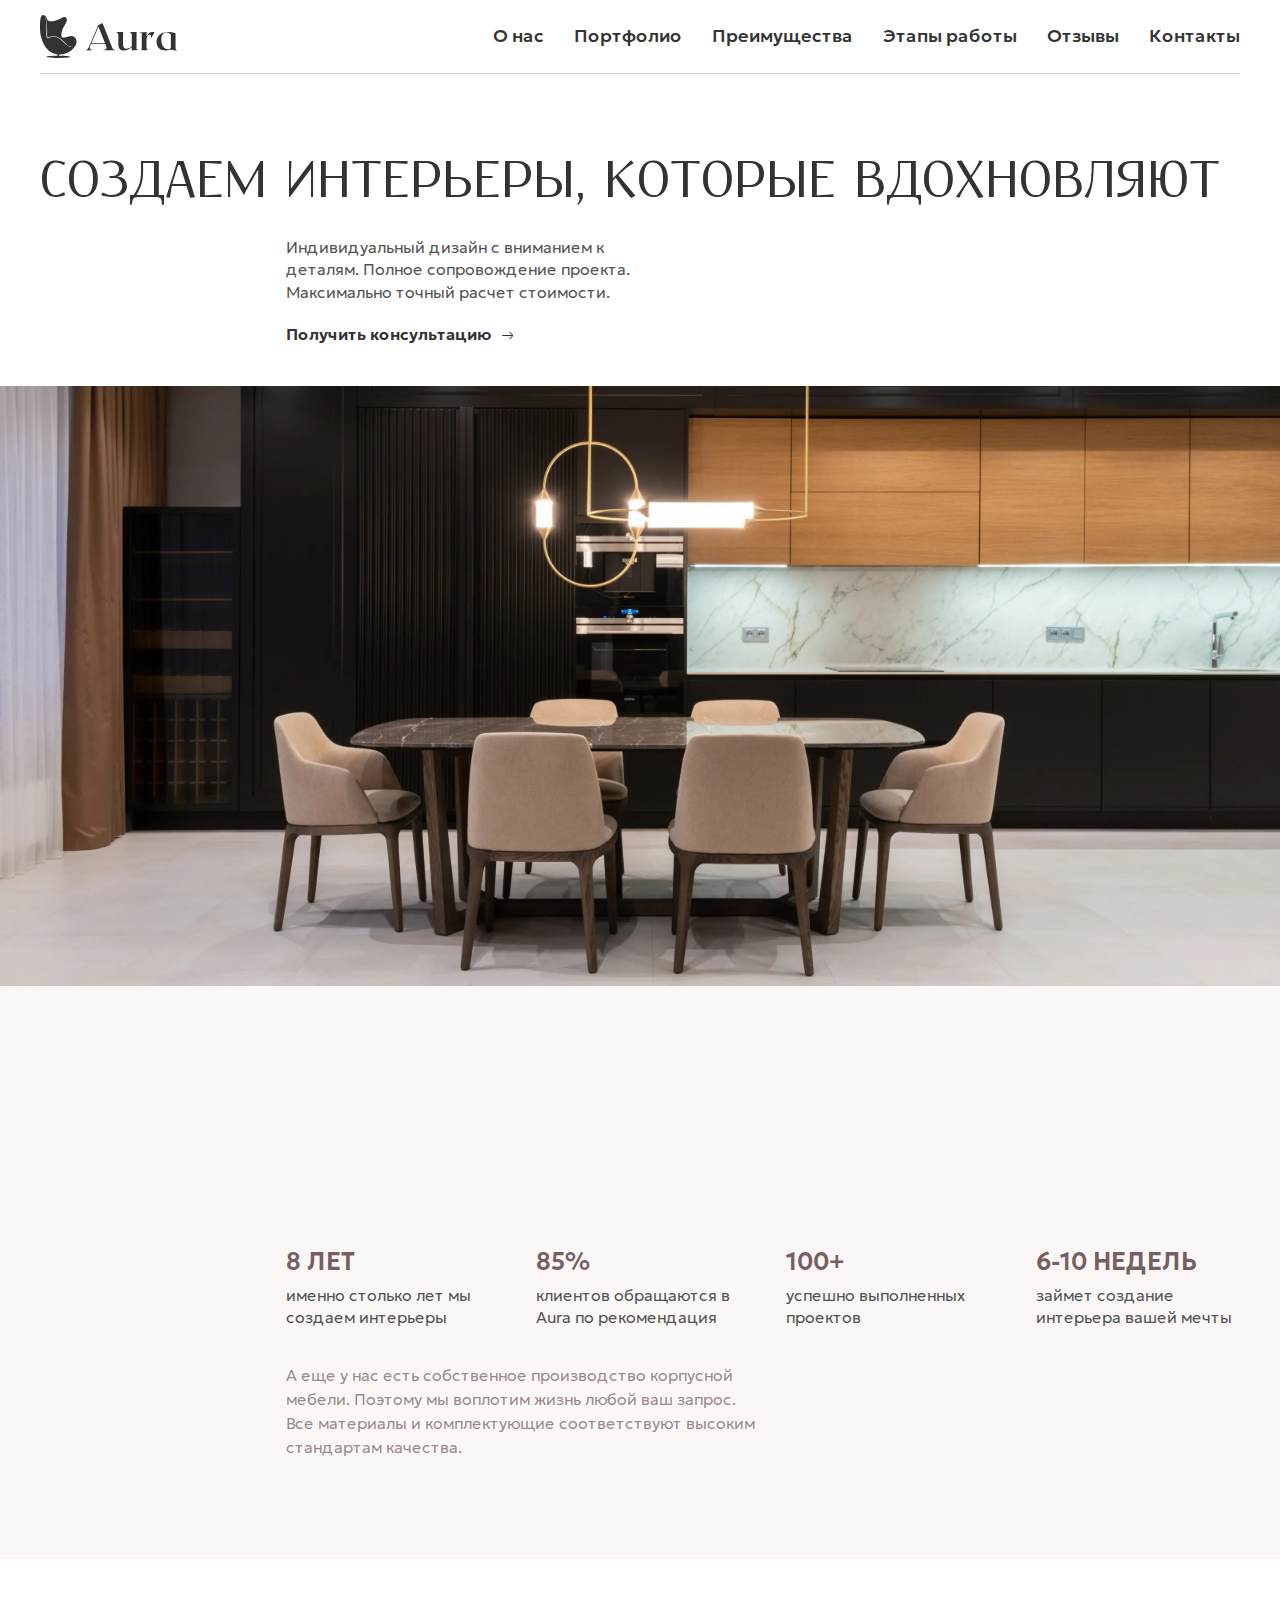
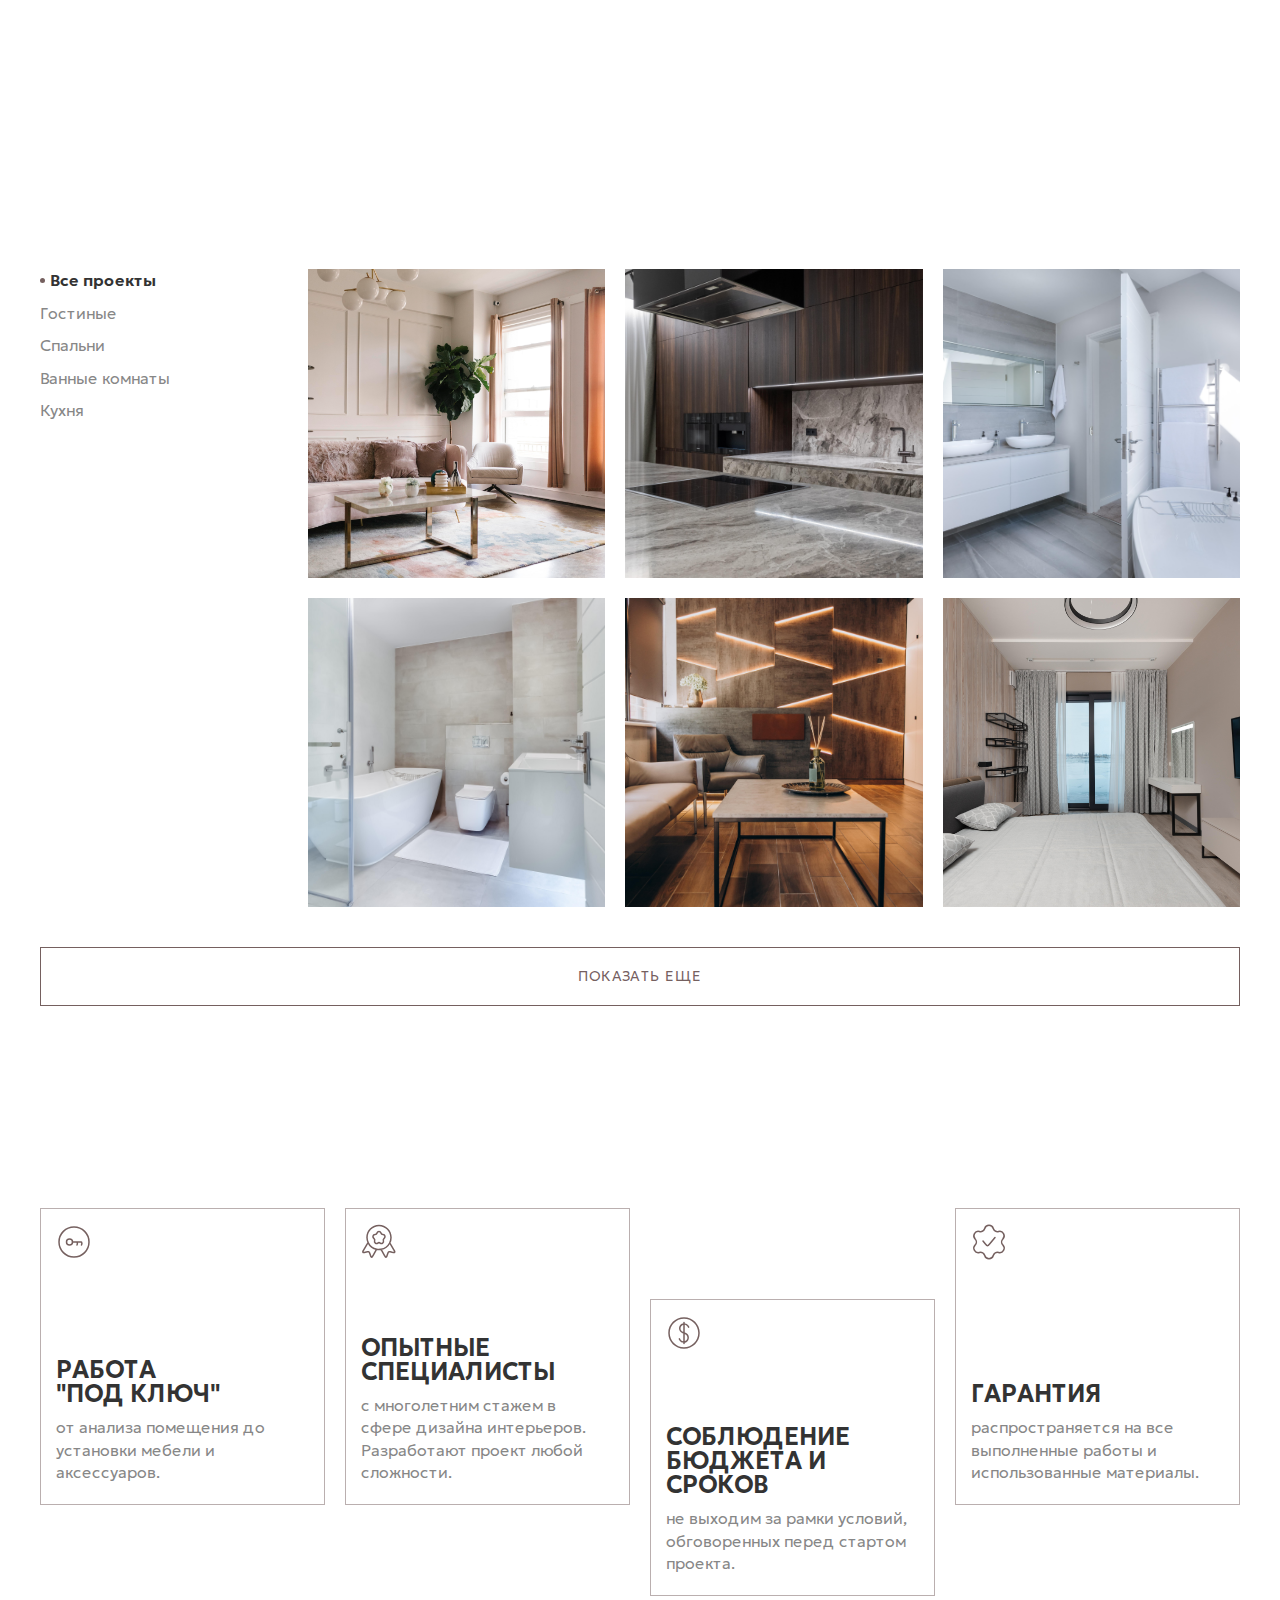
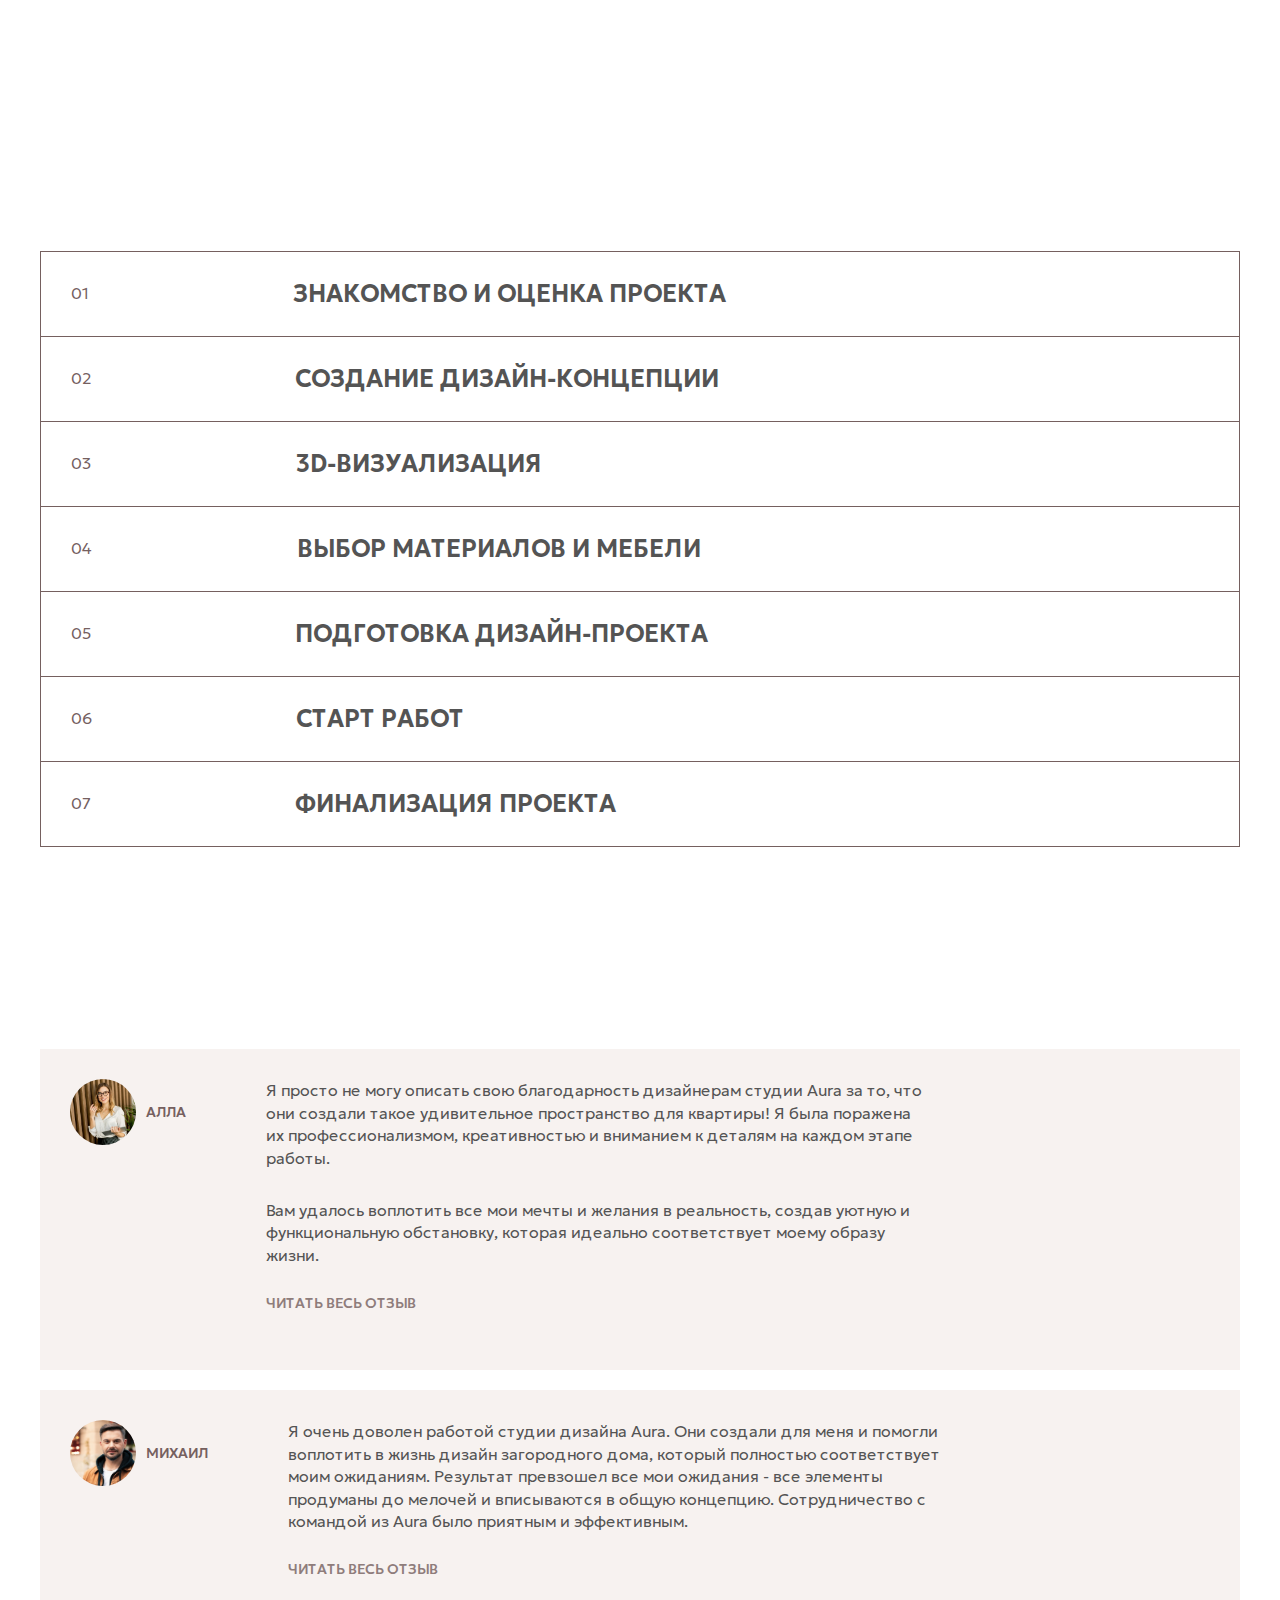
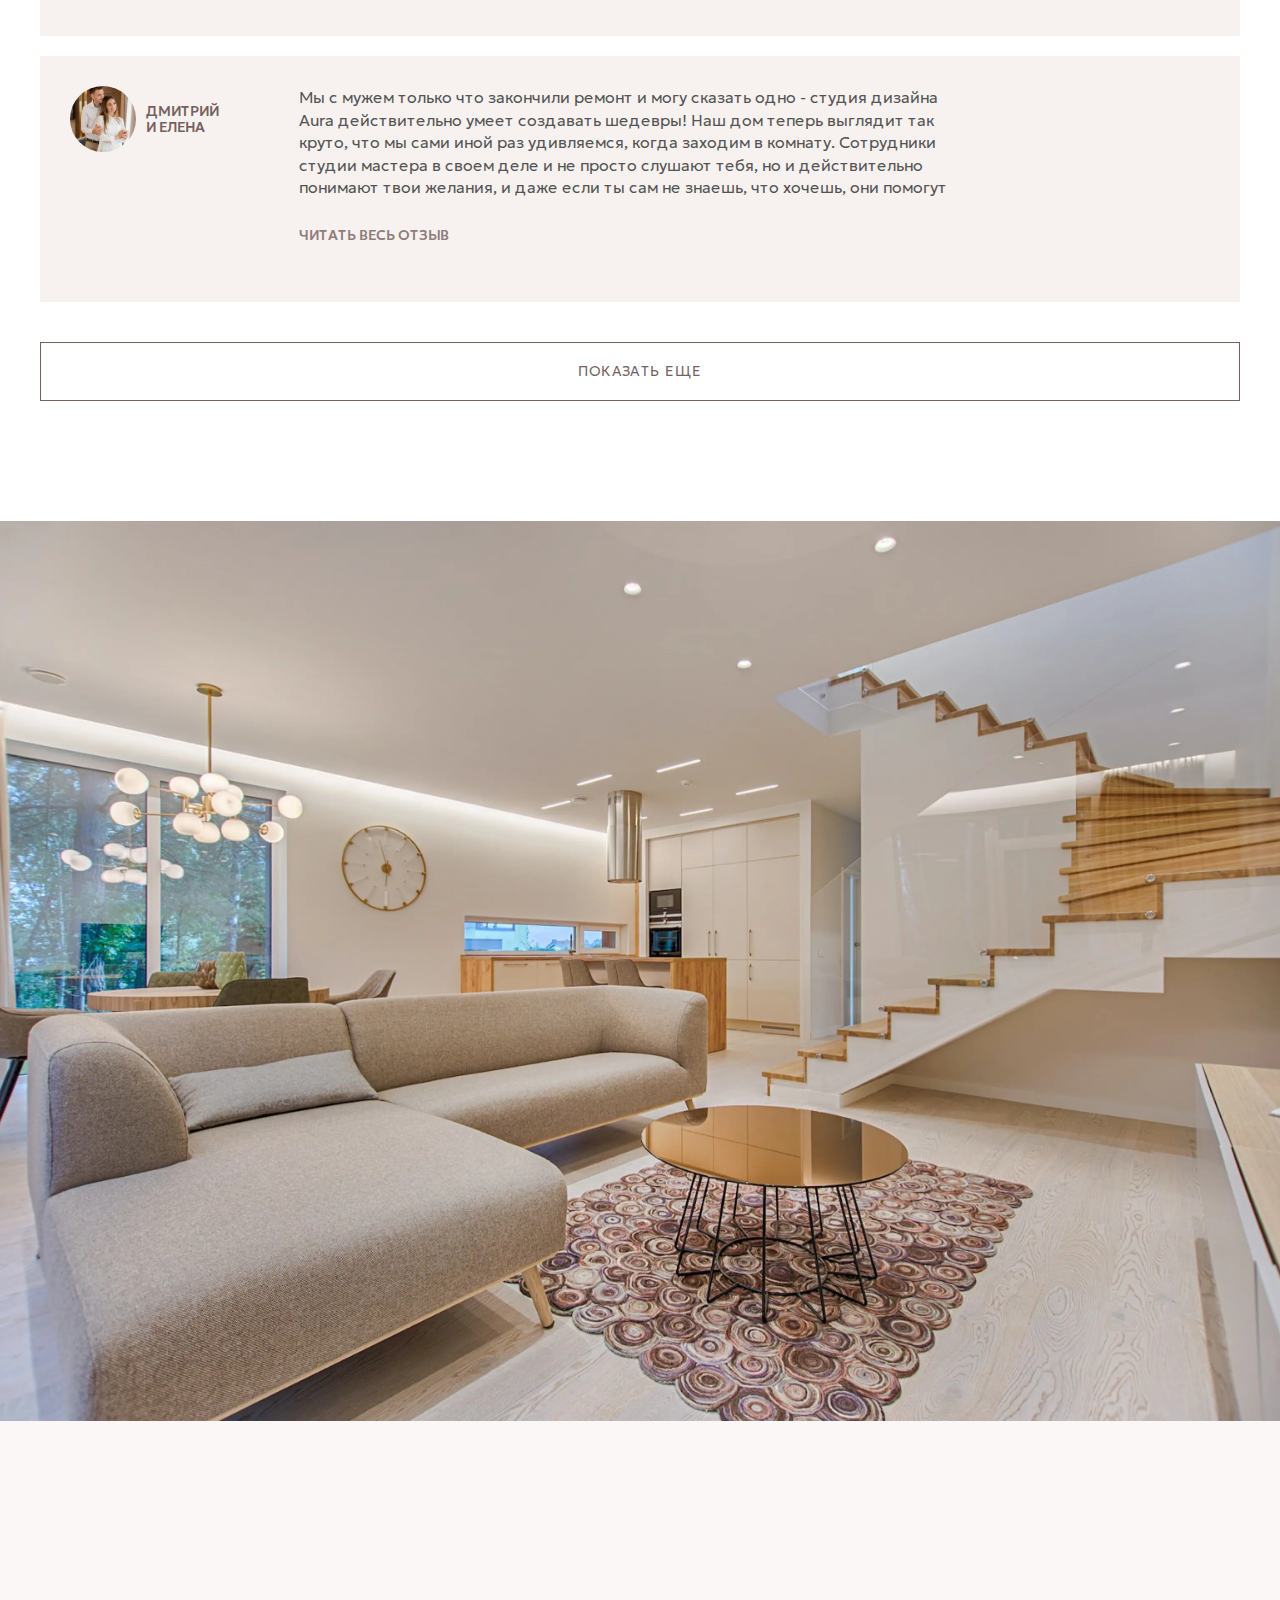
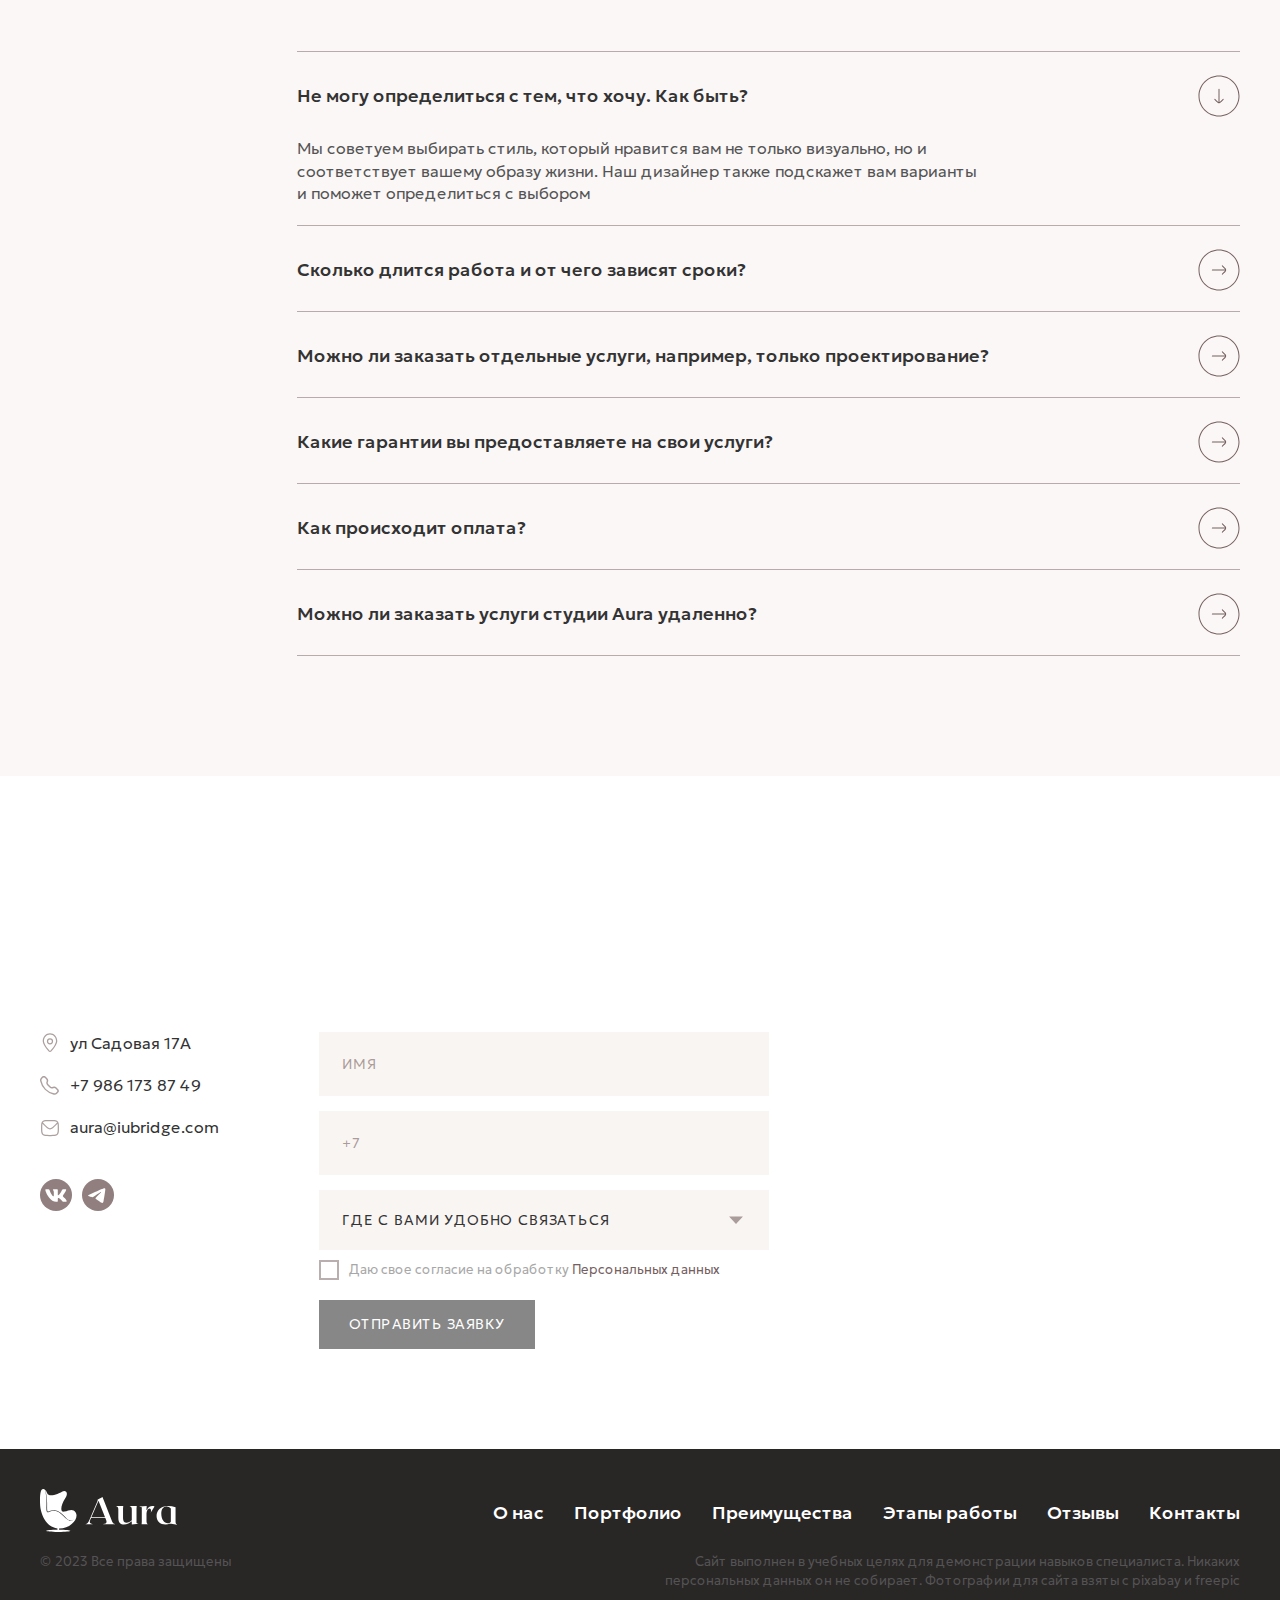
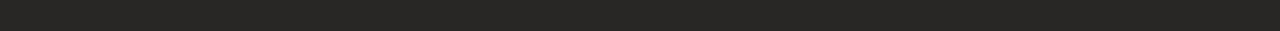
==== index.html @ 74169fe0 "лендинг для студии дизайна интерьера" ====
<!DOCTYPE html>
<html lang="en">

<head>
  <meta charset="UTF-8" />
  <meta http-equiv="X-UA-Compatible" content="IE=edge" />
  <meta name="viewport" content="width=device-width, initial-scale=1.0" />
  <link rel="apple-touch-icon" sizes="180x180" href="images/apple-touch-icon.png">
  <link rel="icon" type="image/png" sizes="32x32" href="images/favicon-32x32.png">
  <link rel="icon" type="image/png" sizes="16x16" href="images/favicon-16x16.png">
  <link rel="manifest" href="images/site.webmanifest">
  <link rel="mask-icon" href="images/safari-pinned-tab.svg" color="#5bbad5">
  <meta name="msapplication-TileColor" content="#ffffff">
  <meta name="theme-color" content="#ffffff">
  <title>Aura - студия дизайна интерьеров</title>
  <link rel="stylesheet" href="css/style.min.css" />
</head>

<body>
  <header class="header">
    <div class="container">
      <div class="header__inner">
        <a class="header__logo logo" href="#">
          <img src="images/logo.svg" alt="Логотип" />
        </a>
        <nav class="menu">
          <ul class="menu__list">
            <li class="menu__list-item">
              <a class="menu__link" href="#about">О нас</a>
            </li>
            <li class="menu__list-item">
              <a class="menu__link" href="#portfolio">Портфолио</a>
            </li>
            <li class="menu__list-item">
              <a class="menu__link" href="#work">Преимущества</a>
            </li>
            <li class="menu__list-item">
              <a class="menu__link" href="#steps">Этапы работы </a>
            </li>
            <li class="menu__list-item">
              <a class="menu__link" href="#review">Отзывы</a>
            </li>
            <li class="menu__list-item">
              <a class="menu__link" href="#contacts">Контакты</a>
            </li>
          </ul>
        </nav>
        <div class="burger">
          <span></span>
          <span></span>
          <span></span>
        </div>

      </div>
    </div>
  </header>

  <main>
    <section class="main-screen">
      <div class="container">
        <div class="main-screen__inner">
          <h1 class="main-screen__title">Создаем интерьеры, которые вдохновляют</h1>
          <p class="main-screen__text">
            Индивидуальный дизайн с вниманием к деталям. Полное сопровождение проекта. Максимально
            точный расчет стоимости.
          </p>
          <a class="main-screen__link" href="#contacts">
            Получить консультацию
            <svg width="11" height="9" fill="none" xmlns="http://www.w3.org/2000/svg">
              <path
                d="M8.33 1.042a.469.469 0 10-.66.666L8.772 2.8c.447.443.754.748.961 1.007.068.084.12.158.161.224H.5a.469.469 0 000 .938h9.394c-.04.066-.093.14-.16.224-.208.259-.515.564-.962 1.007L7.67 7.292a.469.469 0 10.66.666l1.122-1.112c.422-.419.768-.76 1.012-1.066.255-.317.44-.639.489-1.025a2.017 2.017 0 000-.51c-.05-.386-.234-.708-.489-1.025-.245-.305-.59-.647-1.012-1.066L8.33 1.042z"
                fill="#333" />
            </svg>
          </a>
        </div>
      </div>
      <img class="main-screen__bg" src="images/mainbg.webp" alt="" />
    </section>
    <section id="about" class="about">
      <div class="container">
        <div class="about__inner">
          <h2 class="title about__title">Для тех, кто ценит качество и комфорт</h2>
          <div class="about__numbers">
            <div class="about__numbers-item">
              <div class="about__numbers-headline">8 лет</div>
              <div class="about__numbers-txt">именно столько лет мы создаем интерьеры</div>
            </div>
            <div class="about__numbers-item">
              <div class="about__numbers-headline">85%</div>
              <div class="about__numbers-txt">клиентов обращаются в Aura по рекомендация</div>
            </div>
            <div class="about__numbers-item">
              <div class="about__numbers-headline">100+</div>
              <div class="about__numbers-txt">успешно выполненных проектов</div>
            </div>
            <div class="about__numbers-item">
              <div class="about__numbers-headline">6-10 недель</div>
              <div class="about__numbers-txt">займет создание интерьера вашей мечты</div>
            </div>
          </div>
          <div class="about__text">
            А еще у нас есть собственное производство корпусной мебели. Поэтому мы воплотим жизнь
            любой ваш запрос. Все материалы и комплектующие соответствуют высоким стандартам
            качества.
          </div>
        </div>
      </div>
    </section>

    <section id="portfolio" class="portfolio">
      <div class="container">
        <h2 class="title portfolio__title">Где стиль сочетается с функциональностью</h2>
        <div class="portfolio__inner">

          <ul class="portfolio__tabs">
            <li class="portfolio__item portfolio__item--active" data-id="all">
              Все проекты
            </li>
            <li class="portfolio__item" data-id="living">
              Гостиные
            </li>
            <li class="portfolio__item" data-id="bedroom">
              Спальни
            </li>
            <li class="portfolio__item" data-id="bathroom">
              Ванные комнаты
            </li>
            <li class="portfolio__item" data-id="kitchen">
              Кухня
            </li>
          </ul>

          <div class="portfolio__gallery">
            <div class="portfolio__img living">
              <img src="images/l1.jpg" alt="Фото" />
            </div>
            <div class="portfolio__img kitchen">
              <img src="images/k03.jpg" alt="Фото" />
            </div>
            <div class="portfolio__img bathroom">
              <img src="images/bath01.jpg" alt="Фото" />
            </div>
            <div class="portfolio__img bathroom">
              <img src="images/bath02.jpg" alt="Фото" />
            </div>

            <div class="portfolio__img living">
              <img src="images/l2.jpg" alt="Фото" />
            </div>

            <div class="portfolio__img bedroom">
              <img src="images/bed07.jpg" alt="Фото" />
            </div>

            <div class="portfolio__img living">
              <img src="images/l3.jpg" alt="Фото" />
            </div>

            <div class="portfolio__img living">
              <img src="images/l4.jpg" alt="Фото" />
            </div>

            <div class="portfolio__img living">
              <img src="images/l5.jpg" alt="Фото" />
            </div>

            <div class="portfolio__img kitchen">
              <img src="images/k05.jpg" alt="Фото" />
            </div>

            <div class="portfolio__img kitchen">
              <img src="images/k06.jpg" alt="Фото" />
            </div>

            <div class="portfolio__img living">
              <img src="images/l6.jpg" alt="Фото" />
            </div>

            <div class="portfolio__img living">
              <img src="images/l7.jpg" alt="Фото" />
            </div>

            <div class="portfolio__img living">
              <img src="images/l8.jpg" alt="Фото" />
            </div>

            <div class="portfolio__img living">
              <img src="images/l9.jpg" alt="Фото" />
            </div>

            <div class="portfolio__img living">
              <img src="images/l10.jpg" alt="Фото" />
            </div>

            <div class="portfolio__img bathroom">
              <img src="images/bath03.jpg" alt="Фото" />
            </div>

            <div class="portfolio__img living">
              <img src="images/l12.jpg" alt="Фото" />
            </div>

            <div class="portfolio__img living">
              <img src="images/l13.jpg" alt="Фото" />
            </div>

            <div class="portfolio__img living">
              <img src="images/l14.jpg" alt="Фото" />
            </div>

            <div class="portfolio__img living">
              <img src="images/l15.jpg" alt="Фото" />
            </div>

            <div class="portfolio__img bathroom">
              <img src="images/bath04.jpg" alt="Фото" />
            </div>

            <div class="portfolio__img bathroom">
              <img src="images/bath05.jpg" alt="Фото" />
            </div>

            <div class="portfolio__img bathroom">
              <img src="images/bath06.jpg" alt="Фото" />
            </div>



            <div class="portfolio__img bathroom">
              <img src="images/bath07.jpg" alt="Фото" />
            </div>

            <div class="portfolio__img bathroom">
              <img src="images/bath08.jpg" alt="Фото" />
            </div>

            <div class="portfolio__img bathroom">
              <img src="images/bath09.jpg" alt="Фото" />
            </div>

            <div class="portfolio__img bedroom">
              <img src="images/bed01.jpg" alt="Фото" />
            </div>

            <div class="portfolio__img bedroom">
              <img src="images/bed02.jpg" alt="Фото" />
            </div>

            <div class="portfolio__img bedroom">
              <img src="images/bed03.jpg" alt="Фото" />
            </div>

            <div class="portfolio__img bedroom">
              <img src="images/bed04.jpg" alt="Фото" />
            </div>

            <div class="portfolio__img bedroom">
              <img src="images/bed05.jpg" alt="Фото" />
            </div>

            <div class="portfolio__img bedroom">
              <img src="images/bed06.jpg" alt="Фото" />
            </div>

            <div class="portfolio__img kitchen">
              <img src="images/k01.jpg" alt="Фото" />
            </div>

            <div class="portfolio__img kitchen">
              <img src="images/k02.jpg" alt="Фото" />
            </div>

            <div class="portfolio__img kitchen">
              <img src="images/k04.jpg" alt="Фото" />
            </div>
            <div class="portfolio__img kitchen">
              <img src="images/k07.jpg" alt="Фото" />
            </div>
            <div class="portfolio__img kitchen">
              <img src="images/k08.jpg" alt="Фото" />
            </div>
            <div class="portfolio__img kitchen">
              <img src="images/k09.jpg" alt="Фото" />
            </div>
            <div class="portfolio__img kitchen">
              <img src="images/k10.jpg" alt="Фото" />
            </div>
          </div>
        </div>


        <a class="portfolio__btn btn">Показать еще</a>
      </div>
    </section>

    <section id="work" class="work">
      <div class="container">
        <h2 class="title work__title">Наш подход к работе</h2>
        <div class="work__items">
          <div class="work__item">
            <div class="work__item-icon">
              <img src="images/key.svg" alt="key" />
            </div>
            <div class="work__item-info">
              <p class="work__item-subtitle">Работа "под&nbspключ"</p>
              <p class="work__item-text">
                от анализа помещения до установки мебели и аксессуаров.
              </p>
            </div>
          </div>

          <div class="work__item">
            <div class="work__item-icon">
              <img src="images//quality.svg" alt="star" />
            </div>
            <div class="work__item-info">
              <p class="work__item-subtitle">Опытные специалисты</p>
              <p class="work__item-text">
                с многолетним стажем в сфере дизайна интерьеров. Разработают проект любой
                сложности.
              </p>
            </div>
          </div>
          <div class="work__item work__item--bottom">
            <div class="work__item-icon">
              <img src="images/money.svg" alt="money" />
            </div>
            <div class="work__item-info">
              <p class="work__item-subtitle">Соблюдение бюджета и сроков</p>
              <p class="work__item-text">
                не выходим за рамки условий, обговоренных перед стартом проекта.
              </p>
            </div>
          </div>
          <div class="work__item">
            <div class="work__item-icon">
              <img src="images/check.svg" alt="check" />
            </div>
            <div class="work__item-info">
              <p class="work__item-subtitle">Гарантия</p>
              <p class="work__item-text">
                распространяется на все выполненные работы и использованные материалы.
              </p>
            </div>
          </div>
        </div>
      </div>
    </section>

    <section id="steps" class="steps">
      <div class="container">
        <h2 class="title steps__title">Процесс создания вашего идеального интерьера</h2>
        <div class="steps__inner">
          <div class="steps__item">
            <p class="steps__num">01</p>
            <div class="steps__info">
              <h3 class="steps__subtitle">Знакомство и оценка проекта</h3>
              <p class="steps__text">
                Мы с вами встречаемся или созваниваемся, обсуждаем ваши пожелания, бюджет, сроки и
                другие детали проекта. Дизайнер выполняет оценку помещения. Помогаем выявить ваши
                потребности.
              </p>
            </div>
          </div>
          <div class="steps__item">
            <p class="steps__num">02</p>
            <div class="steps__info">
              <h3 class="steps__subtitle">Создание дизайн-концепции</h3>
              <p class="steps__text">
                На основе пожеланий клиента, с учетом особенностей помещения и эстетики.
              </p>
            </div>
          </div>
          <div class="steps__item">
            <p class="steps__num">03</p>
            <div class="steps__info">
              <h3 class="steps__subtitle">3d-Визуализация</h3>
              <p class="steps__text">
                Дизайнер разрабатывает 3D-визуализацию проекта. Вам будет проще понять, как будет выглядеть результат
                работы.
              </p>
            </div>
          </div>
          <div class="steps__item">
            <p class="steps__num">04</p>
            <div class="steps__info">
              <h3 class="steps__subtitle">Выбор материалов и мебели</h3>
              <p class="steps__text">
                С учетом вашего бюджета и вкусовых предпочтений. Пришлем вам подробную таблицу с перечнем всех
                материалов и предметов с
                подробным описанием
              </p>
            </div>
          </div>
          <div class="steps__item">
            <p class="steps__num">05</p>
            <div class="steps__info">
              <h3 class="steps__subtitle">Подготовка дизайн-проекта</h3>
              <p class="steps__text">
                Разрабатываем все необходимые документы и чертежи.
              </p>
            </div>
          </div>
          <div class="steps__item">
            <p class="steps__num">06</p>
            <div class="steps__info">
              <h3 class="steps__subtitle">Старт работ</h3>
              <p class="steps__text">
                Проконтролируем реализацию проекта. Мы сотрудничаем с проверенными подрядчиками и поставщиками.
              </p>
            </div>
          </div>
          <div class="steps__item">
            <p class="steps__num">07</p>
            <div class="steps__info">
              <h3 class="steps__subtitle">Финализация проекта</h3>
              <p class="steps__text">
                Наш дизайнер проводит финальный осмотр объекта, чтобы убедиться, что все выполнено в соответствии с
                планом.
              </p>
            </div>
          </div>
        </div>
      </div>
    </section>

    <section id="review" class="review">
      <div class="container">
        <h2 class="title review__title">Что говорят наши клиенты</h2>

        <div class="review__cards">

          <div class="review__card">
            <div class="review__author">
              <div class="review__img">
                <img src="images/alla.jpg" alt="" />
              </div>
              <p class="review__name">Алла</p>
            </div>
            <div class="review__text">
              <p>
                Я просто не могу описать свою благодарность дизайнерам студии Aura за то, что они
                создали такое удивительное пространство для квартиры! Я была поражена их
                профессионализмом, креативностью и вниманием к деталям на каждом этапе работы.
              </p>
              <p>
                Вам удалось воплотить все мои мечты и желания в реальность, создав уютную и
                функциональную обстановку, которая идеально соответствует моему образу жизни.
              </p>
              <p class="paragraph__hide hide">Я просто влюблена в каждую деталь - от выбора цветовой гаммы до
                расстановки мебели. Я очень ценю то, что ребята полностью уложились в рамки оговоренного бюджета и
                проект был сдан в срок.</p>

              <a class="review__show-more" href="#">Читать весь отзыв</a>
            </div>
          </div>

          <div class="review__card">
            <div class="review__author">
              <div class="review__img">
                <img src="images/michail.jpg" alt="" />
              </div>
              <p class="review__name">Михаил</p>
            </div>


            <div class="review__text">
              <p>
                Я очень доволен работой студии дизайна Aura. Они создали для меня и помогли воплотить в жизнь дизайн
                загородного дома,
                который полностью соответствует моим ожиданиям. Результат превзошел все мои ожидания - все элементы
                продуманы до мелочей
                и вписываются в общую концепцию. Сотрудничество с командой из Aura было приятным и эффективным.
                <span class="paragraph__hide hide">Отдельно хочется отметить их профессиональный подход к работе. Все
                  вопросы решались четко и без затягиваний сроков. Я рекомендую студию Aura всем, кто хочет создать
                  стильный и одновременно функциональный дизайн для своего дома или
                  квартиры.</span>
              </p>
              <a class="review__show-more" href="#">Читать весь отзыв</a>
            </div>
          </div>
          <div class="review__card">
            <div class="review__author">
              <div class="review__img">
                <img src="images/couple1.jpg" alt="" />
              </div>
              <p class="review__name">Дмитрий и&nbsp;Елена</p>
            </div>


            <div class="review__text">
              <p>
                Мы с мужем только что закончили ремонт и могу сказать одно - студия дизайна Aura действительно умеет
                создавать шедевры!
                Наш дом теперь выглядит так круто, что мы сами иной раз удивляемся, когда заходим в комнату. Сотрудники
                студии мастера в
                своем деле и не просто слушают тебя, но и действительно понимают твои желания, и даже если ты сам не
                знаешь, что хочешь,
                они помогут<span class="paragraph__hide hide">тебе понять и создадут настоящую сказку. Рекомендуем эту
                  студию всем, кто хочет
                  ощутить себя настоящим королем в своем
                  доме!</span>
              </p>
              <a class="review__show-more" href="#">Читать весь отзыв</a>
            </div>
          </div>
          <div class="review__card hide">
            <div class="review__author">
              <div class="review__img">
                <img src="images/couple2.jpg" alt="" />
              </div>
              <p class="review__name">Виктория и&nbsp;Артем</p>
            </div>


            <div class="review__text">
              <p>
                Мы обратились в студию дизайна интерьера Aura по рекомендации наших друзей! И хоть мы и наслушались
                хвалебных отзывов,
                все равно были приятно поражены результатом. Наша трехкомнатная квартира стала настоящим уютным
                гнездышком благодаря
                профессиональному подходу дизайнеров и вниманию к нашим запросам. Каждая деталь была продумана и
                выполнена со вкусом. <span class="paragraph__hide hide">Мы получили не просто дизайн, а настоящее
                  произведение искусства, которое отражает нас. Большое спасибо, Aura за такую удивительную работу! Мы
                  уже порекомендовали их нашим друзьям и с уверенностью будем делать это и в дальнейшем.</span>
              </p>
              <a class="review__show-more" href="#">Читать весь отзыв</a>
            </div>
          </div>
          <div class="review__card hide">
            <div class="review__author">
              <div class="review__img">
                <img src="images//alena.jpg" alt="" />
              </div>
              <p class="review__name">Алена</p>
            </div>


            <div class="review__text">
              <p>
                Хочу выразить свою благодарность и восхищение работой студии Aura! Я никогда не думала, что на такой
                маленькой площади?
                как моя квартира-студия можно создать настолько функциональное и красивое пространство. Весь процесс от
                начала до конца
                был организован очень профессионально: дизайнер Мария внимательно выслушала все мои пожелания и нашла
                оптимальные
                решения для каждого уголка квартиры<span class="paragraph__hide hide">. Она помогла выбрать мебель,
                  текстиль и аксессуары, которые идеально вписались в интерьер, и подобрала освещение,
                  которое создает уютную атмосферу. Что немаловажно, все работы были выполнены точно в срок и в
                  соответствии с моим
                  бюджетом. Я от всего сердца рекомендую всем обращаться сюда, и сама бы с удовольствием поработала с
                  профессионалами из
                  Aura</span>
              </p>
              <a class="review__show-more" href="#">Читать весь отзыв</a>
            </div>
          </div>
        </div>
        <a class="review__btn btn">Показать еще</a>
      </div>
    </section>

    <div class="image">
    </div>

    <section class="faq">
      <div class="container">
        <div class="faq__inner">
          <h2 class="title faq__title">Ответы на популярные вопросы</h2>
          <div class="faq__questions">

            <div class="faq__item faq__item--open">
              <div class="faq__inline">
                <p class="faq__text">Не могу определиться с тем, что хочу. Как быть?</p>
                <img class="faq__icon" src="images/arrowfaq.svg">
              </div>
              <p class="faq__answer">
                Мы советуем выбирать стиль, который нравится вам не только визуально, но и соответствует вашему образу
                жизни. Наш
                дизайнер также подскажет вам варианты и поможет определиться с выбором
              </p>
            </div>

            <div class="faq__item">
              <div class="faq__inline">
                <p class="faq__text">Сколько длится работа и от чего зависят сроки?</p>
                <img class="faq__icon" src="images/arrowfaq.svg">
              </div>
              <p class="faq__answer">
                Время, необходимое для создания дизайна интерьера, зависит от масштаба проекта и требований клиента.
                Обычно процесс занимает от трех недель до нескольких месяцев.
              </p>
            </div>

            <div class="faq__item">
              <div class="faq__inline">
                <p class="faq__text">Можно ли заказать отдельные услуги, например, только проектирование?</p>
                <img class="faq__icon" src="images/arrowfaq.svg">
              </div>
              <p class="faq__answer">
                Да, вы можете заказать только проектирование интерьера
              </p>
            </div>
            <div class="faq__item">
              <div class="faq__inline">
                <p class="faq__text">Какие гарантии вы предоставляете на свои услуги?</p>
                <img class="faq__icon" src="images/arrowfaq.svg">
              </div>
              <p class="faq__answer">
                Мы гарантируем высокое качество выполнения работ и соблюдение сроков. Если результат вас не устроит, мы
                готовы бесплатно внести изменения в проект до тех пор, пока вы не будете полностью довольны.
              </p>
            </div>
            <div class="faq__item">
              <div class="faq__inline">
                <p class="faq__text">Как происходит оплата?</p>
                <img class="faq__icon" src="images/arrowfaq.svg">
              </div>
              <p class="faq__answer">
                Оплата происходит в несколько этапов. После утверждения клиентом бюджета и подписания договора, клиент
                вносит предоплату в размере 50% от говоренной. По завершению всех работ мы предоставляем полный отчет о
                проделанной работе. Клиент оплачивает оставшуюся часть стоимости работы.
              </p>
            </div>
            <div class="faq__item">
              <div class="faq__inline">
                <p class="faq__text">Можно ли заказать услуги студии Aura удаленно?</p>
                <img class="faq__icon" src="images/arrowfaq.svg">
              </div>
              <p class="faq__answer">
                Да, компания Aura может работать с клиентами из любой точки мира. Для начала проекта необходимо
                заполнить заявку на сайте студии, после чего специалисты свяжутся с вами для уточнения деталей. Также в
                процессе работы над вашим проектом вы будете получать все чертежи, документы и другие материалы на вашу
                электронную почту.
              </p>
            </div>
          </div>
        </div>
      </div>
    </section>


    <section id="contacts" class="contacts">
      <div class="container">
        <h2 class="contacts__title title">Давайте создадим интерьер вашей мечты</h2>
        <div class="contacts__inner">

          <div class="contacts__info">
            <ul class="contacts__list">
              <li class="contacts__item">ул Садовая 17А</li>
              <li class="contacts__item">
                <a class="contacts__active-link" href="tel:+79861738749">+7 986 173 87 49</a>
              </li>
              <li class="contacts__item">
                <a class="contacts__active-link"href="maillto:aura@iubridge.com">aura@iubridge.com</a>
              </li>
            </ul>
            <ul class="contacts__socials">
              <li class="contacts__social-item">
                <a class="contacts__social-link" href="#">
                  <img src="images/VK.svg" alt="#">
                </a>
              </li>
              <li class="contacts__social-item">
                <a class="contacts__social-link" href="">
                  <img src="images/Telegram.svg" alt="">
                </a>
              </li>
            </ul>
          </div>

          <form action="" class="form contacts__form">
            <input class="contacts__input" type="text" placeholder="Имя">
            <input class="contacts__input phone__input" type="tel" placeholder="+7">
            <div class="contacts__select-wrapper">
              <select class="contacts__select" name="message">
                <option value="">Где с вами удобно связаться</option>
                <option value="call">Перезвонить по номеру</option>
                <option value="whatsapp">Whatsapp</option>
                <option value="telegram">Telegram</option>
              </select>
            </div>
            <label class="checkbox">
              <input class="checkbox__input" type="checkbox" name="policy">
              <span class="checkbox__custom"></span>
              <span class="checkbox__span">Даю свое согласие на обработку <span>Персональных данных</span>
            </label>
            <button class="contacts__btn" type="submit">Отправить заявку</button>
          </form>


        </div>
      </div>
    </section>
  </main>
  <div id="myModal" class="modal">
    <img class="modal-content" id="img01">
  </div>

  <div class="modal-form hide">
    <div class="modal-form__wrapper">
      <h3 class="modal-form__title">Спасибо! Ваша заявка отправлена</h3>
      <p class="modal-form__text">Скоро с вами свяжется менеджер</p>
      <button class="modal-form__close">
        <svg width="20" height="20" fill="none" xmlns="http://www.w3.org/2000/svg">
        <path d="M19 19l-9-9m0 0L1 1m9 9l9-9m-9 9l-9 9" stroke="#333" stroke-width="2" stroke-linecap="round"
          stroke-linejoin="round" />
      </svg>
    </button>
    </div>
  </div>

<footer  class="footer">
      <div class="container">
        <div class="footer__inner">
          <a class="logo footer__logo" href="#">
            <svg width="137" height="43" fill="none" xmlns="http://www.w3.org/2000/svg">
              <g clip-path="url(#clip0_464_1355)" fill="#fff">
                <path  d="M35.673 23.439c-2.92-4.421-6.503-1.999-11.26-.848-4.756 1.15-3.613-6.36.663-13.021 4.275-6.662.09-9.084-3.131-6.904C19.81 4.11 9.087 8.977 7.192 4.3c-.5-1.232-.987-2.551-1.77-3.338-.166-.168-.24-.061-.184.123.116.376.207.667.374 1.384.175.715.364 1.589.552 2.598.196 1.008.369 2.153.518 3.408.14 1.256.275 2.622.332 4.07.043.724.057 1.469.076 2.23.014.38.006.766.003 1.154l-.01 1.177a45.19 45.19 0 00.002 2.358c.012.395.034.79.067 1.18.033.389.077.777.158 1.131.04.177.088.346.147.489a.93.93 0 00.183.301c.056.046.071.058.162.065a1.2 1.2 0 00.392-.062c.326-.095.696-.262 1.074-.43.38-.17.775-.348 1.189-.499.824-.304 1.733-.52 2.662-.508.864.02 1.729.094 2.581.269a9.59 9.59 0 012.442.86c.758.39 1.449.849 2.093 1.33 1.289.961 2.4 2.01 3.449 2.999 1.046.99 2.007 1.964 2.883 2.844.42.399.9.74 1.363 1.026.468.284.942.506 1.403.66.924.315 1.8.338 2.486.188.344-.074.64-.185.896-.293a4.73 4.73 0 00.62-.337l.213-.143c.06-.044.108-.082.148-.113l.122-.092.003-.003a.036.036 0 01.05.007.037.037 0 01-.005.05l-.117.1-.144.122c-.059.047-.13.098-.208.157a4.51 4.51 0 01-1.53.733c-.71.19-1.634.207-2.617-.081-.981-.284-2.024-.83-2.975-1.66-.913-.86-1.895-1.794-2.956-2.76-1.063-.96-2.194-1.968-3.455-2.889a14.248 14.248 0 00-2.016-1.242 9.278 9.278 0 00-2.285-.78 13.84 13.84 0 00-2.447-.241c-.82-.006-1.636.187-2.41.477-.387.145-.768.31-1.15.477-.381.166-.761.34-1.168.458-.204.055-.417.1-.637.083a.933.933 0 01-.597-.263 1.6 1.6 0 01-.343-.546 3.72 3.72 0 01-.18-.603c-.17-.817-.2-1.64-.218-2.45-.014-.809.005-1.608.032-2.393.043-1.568.065-3.085.02-4.523a68.592 68.592 0 00-.22-4.047 63.324 63.324 0 00-.387-3.403 48.2 48.2 0 00-.438-2.603c-.172-.883-.27-1.366-.486-1.675-.587-.836-1.449-1.02-2.499-.65C.881.728-.27 3.915.055 14.838.37 25.28 6.109 38.27 17.455 39.4v1.23c-6.355.042-11.381.556-11.381 1.184 0 .656 5.46 1.187 12.194 1.187C25 43 30.46 42.47 30.46 41.813c0-.628-5.025-1.142-11.38-1.183v-1.143c12.419-.008 20.126-10.702 16.593-16.048zm35.66 7.087c1.338 3.436 2.006 4.333 3.677 4.557v.15H63.273v-.15c2.6-.224 4.086-1.046 2.786-4.333l-.743-1.868H51.128l-.817 1.868c-1.374 3.212.111 3.885 2.191 4.333v.15h-6.834v-.15c1.56-.448 2.451-1.158 3.826-4.37l8.134-18.865-.074-1.084.705-.41L62.642 8c0 .224.074.672.854 2.615l7.837 19.91zm-19.945-2.317h13.668l-6.574-16.473-7.094 16.473zm45.128 5.828c.52.336 1.486.598 2.08.672v.15l-6.797.56v-3.25c-1.746 1.382-4.68 3.325-8.097 3.325-2.229 0-5.386-1.158-5.386-6.799v-8.031c0-2.018-.334-2.727-2.005-3.475v-.074h6.945l-.223 2.577v8.928c0 4.184 1.486 5.118 3.12 5.118 2.377 0 4.16-1.27 5.646-2.465v-10.61c0-2.017-.334-2.726-2.006-3.474v-.074h6.946l-.223 2.577v14.345zm15.971-17.109c.743 0 1.337.112 2.043.448l-3.714 6.201h-.149c.855-2.241.149-4.034-1.225-4.034-1.709 0-2.638 2.241-2.935 4.819v7.396c0 2.018.335 2.727 1.449 3.474h-6.351l.185-2.577V18.31c-.52-.336-1.485-.598-2.265-.672v-.15l7.168-.56-.186 2.764v1.196h.483c.854-2.391 2.86-3.96 5.497-3.96zm23.066 15.241c0 2.018.334 2.653 1.448 3.4v.112l-7.094-1.158s.037 0 .037-.038c-1.188.635-2.674 1.009-4.42 1.009-5.423 0-8.951-3.325-8.951-8.517 0-5.454 3.788-10.086 11.663-10.086 2.377 0 4.94.448 7.317 1.382v13.896zM121.29 24.81c0 5.417 2.823 9.488 6.574 9.488 1.226 0 2.155-.448 2.897-1.27.038-.373.075-.784.075-1.344V19.618c-1.152-1.27-2.489-2.017-4.272-2.017-3.491 0-5.274 2.876-5.274 7.21z" />
              </g>
              <defs>
                <clipPath id="clip0_464_1355">
                  <path fill="#fff" d="M0 0h137v43H0z" />
                </clipPath>
              </defs>
            </svg>
          </a>
          <nav class="footer-menu">
            <ul class="footer-menu__list menu__list">
              <li class="menu__list-item footer-menu__list-item">
                <a class="menu__link footer-menu__link" href="#about">О нас</a>
              </li>
              <li class="menu__list-item footer-menu__list-item">
                <a class="menu__link  footer-menu__link" href="#portfolio">Портфолио</a>
              </li>
              <li class="menu__list-item footer-menu__list-item">
                <a class="menu__link  footer-menu__link" href="#work">Преимущества</a>
              </li>
              <li class="menu__list-item footer-menu__list-item">
                <a class="menu__link  footer-menu__link" href="#steps">Этапы работы</a>
              </li>
              <li class="menu__list-item footer-menu__list-item">
                <a class="menu__link  footer-menu__link" href="#review">Отзывы</a>
              </li>
              <li class="menu__list-item footer-menu__list-item">
                <a class="menu__link  footer-menu__link" href="#contacts">Контакты</a>
              </li>
            </ul>
          </nav>
        </div>
        <div class="footer__bottom">
          <p>© 2023 Все права защищены</p>
          <p class="footer__bottom-right">Cайт выполнен в учебных целях для демонстрации навыков специалиста. Никаких персональных данных он не собирает. Фотографии для сайта взяты с pixabay и freepic</p>
        </div>
      </div>
    </footer>

  <script src="js/main.min.js"></script>
</body>

</html>
---- css/style.min.css ----
html{box-sizing:border-box}*,*::after,*::before{box-sizing:inherit}*{padding:0;margin:0;border:0}html,body{height:100%;width:100%;font-size:100%;line-height:1;font-size:14px}body{min-width:320px;font-family:Arial,sans-serif}ul[class],ol[class]{padding:0}body,h1,h2,h3,h4,h5,h6,p,ul[class],ol[class],li,figure,figcaption,blockquote,dl,dd,fieldset{margin:0}ul[class]{list-style:none}img{max-width:100%;display:block;vertical-align:top;object-fit:cover}img,svg{max-width:100%;max-height:100%;height:auto}input,button,textarea,select P{font-family:inherit}button,a{cursor:pointer}a[class]{text-decoration:none}a,a:visited{text-decoration:none}a:hover{text-decoration:none}ul li{list-style:none}body{min-height:100vh}nav,footer,header,aside{display:block}button{cursor:pointer}h1,h2,h3,h4,h5,h6{font-size:inherit;font-weight:inherit}iframe{border:none}.visually-hidden{position:fixed;transform:scale(0)}.container{max-width:1240px;margin:0 auto;padding:0 20px}@font-face{font-display:swap;font-family:"Geologica";font-style:normal;font-weight:300;src:url("../fonts/Geologica_Auto-Light.woff2") format("woff2"),url("../fonts/Geologica_Auto-Light.woff") format("woff")}@font-face{font-display:swap;font-family:"Geologica";font-style:normal;font-weight:500;src:url("../fonts/Geologica_Auto-Medium.woff2") format("woff2"),url("../fonts/Geologica_Auto-Medium.woff") format("woff")}@font-face{font-display:swap;font-family:"Geologica";font-style:normal;font-weight:600;src:url("../fonts/Geologica_Auto-SemiBold.woff2") format("woff2"),url("../fonts/Geologica_Auto-SemiBold.woff") format("woff")}@font-face{font-display:swap;font-family:"Resagokr";font-style:normal;font-weight:400;src:url("../fonts/Resagokr.woff2") format("woff2"),url("../fonts/Resagokr.woff") format("woff")}@font-face{font-display:swap;font-family:"Resagokr";font-style:normal;font-weight:300;src:url("../fonts/ResagokrLight.woff2") format("woff2"),url("../fonts//ResagokrLight.woff") format("woff")}.header__inner{display:flex;justify-content:space-between;align-items:center;padding:15px 0;border-bottom:1px solid #d6d0cf}.menu__list{display:flex;gap:30px}.menu__link{font-weight:400;font-size:18px;line-height:110%;text-align:right;transition:all .3s;color:#333;transition:all .4s ease}.menu__link:hover{color:#75605f}.burger{display:none;width:30px}.burger span{display:block;width:30px;height:3px;background:#75605f}.main-screen__inner{padding:50px 0 40px}.main-screen__title{font-family:"Resagokr",sans-serif;font-weight:500;font-size:56px;line-height:100%;text-transform:uppercase;color:#333;margin-bottom:20px}.main-screen__text{max-width:365px;margin-bottom:20px;margin-left:246px}.main-screen__link{display:flex;align-items:center;margin-left:246px;gap:10px;font-weight:600;transition:all .4s ease;color:#333}.main-screen__link:hover{color:#75605f}.main-screen__link:hover svg{transition:all .4s ease;transform:translateX(5px);color:#75605f}.main-screen__link svg{margin-top:2px}.main-screen__bg{min-height:60vh;width:100%;animation:fade-in-scale-down 2s ease-out}@keyframes fade-in-scale-down{0%{opacity:0;-webkit-transform:scale(1.1);-ms-transform:scale(1.1);transform:scale(1.1)}100%{opacity:1;-webkit-transform:scale(1);-ms-transform:scale(1);transform:scale(1)}}.about{background:rgba(240,230,225,.3);margin-bottom:120px}.about__inner{padding:100px 0}.about__title{max-width:491px;margin-bottom:40px}.about__numbers{margin-left:246px;margin-bottom:35px;display:flex;align-items:center;flex-wrap:wrap;gap:50px}.about__numbers-item{max-width:200px}.about__numbers-headline{margin-bottom:10px;font-weight:600;font-size:24px;line-height:100%;text-transform:uppercase;color:#75605f}.about__text{max-width:480px;margin-left:246px;font-family:"Geologica";line-height:150%;color:rgba(117,96,95,.73)}.portfolio{margin-bottom:120px}.portfolio__title{max-width:480px;margin-bottom:40px}.portfolio__inner{display:grid;grid-template-columns:150px 1fr;column-gap:118px;margin-bottom:40px}.portfolio__tabs{display:flex;flex-direction:column;row-gap:10px}.portfolio__item{color:#878787;cursor:pointer;transition:all .3s ease}.portfolio__item--active{padding-left:10px;color:#333 !important;font-weight:600;position:relative}.portfolio__item--active::before{content:"";position:absolute;width:5px;height:5px;left:0px;top:9px;border-radius:50%;background:#75605f}.portfolio__gallery{display:grid;grid-template-columns:repeat(3, 1fr);gap:20px;grid-auto-rows:309px}.portfolio__gallery img{width:100%;object-fit:cover;min-height:100%}.portfolio__img{min-height:309px;cursor:pointer;transition:scale .8s;transition:.3s}.portfolio__img:hover{opacity:.8}.portfolio__item:not(.portfolio__item--active):hover{color:#75605f;transform:translateX(2px)}.portfolio__img:nth-child(n+7){display:none}.work{margin-bottom:210px}.work__title{max-width:504px;margin-bottom:40px}.work__items{display:grid;grid-template-columns:repeat(4, 1fr);gap:20px}.work__item{display:flex;flex-direction:column;padding:15px 20px 21px 15px;border:1px solid rgba(117,96,95,.5);min-height:297px;max-width:286px}.work__item-icon{flex:1 1 auto}.work__item-subtitle{font-weight:600;font-size:24px;line-height:100%;text-transform:uppercase;color:#333;max-width:244px;margin-bottom:10px;margin-top:50px}.work__item-text{color:#878787;max-width:251px}.work__item--bottom{transform:translateY(91px)}.steps{margin-bottom:120px}.steps__title{max-width:590px;margin-bottom:40px}.steps__item{display:flex;column-gap:204px;padding:30px;border:1px solid #75605f;border-bottom:none;transition:all .5s}.steps__item:last-child{border-bottom:1px solid #75605f}.steps__info{max-width:590px}.steps__num{color:#75605f}.steps__subtitle{font-weight:600;font-size:24px;line-height:100%;text-transform:uppercase;color:#545454}.steps__text{display:none}.steps__item--active{padding:30px;background-color:#75605f}.steps__item--active .steps__num{color:#f0e6e1;opacity:.7}.steps__item--active .steps__subtitle{margin-bottom:15px;font-weight:600;font-size:24px;line-height:100%;text-transform:uppercase;color:#fff}.steps__item--active .steps__text{display:block;color:#f0e6e1}.review{margin-bottom:120px}.review__title{margin-bottom:40px}.review__cards{display:flex;flex-direction:column;gap:20px;margin-bottom:40px}.review__card{padding:30px;background-color:rgba(240,230,225,.5);display:flex;gap:80px;align-items:flex-start}.review__author{display:flex;align-items:center;justify-content:flex-start;gap:10px;flex-basis:110px;width:100%;flex-shrink:0}.review__name{font-weight:500;font-size:14px;line-height:120%;text-transform:uppercase;color:#75605f}.review__text{max-width:660px;display:flex;flex-direction:column;gap:30px;margin-bottom:30px}.review__show-more{font-weight:500;font-size:14px;line-height:100%;text-transform:uppercase;color:#75605f;opacity:.8}.review__show-more:hover{opacity:1}.review__img{flex:0 0 66px}.review__img img{border-radius:50%;width:66px;height:66px}.faq{background-color:rgba(240,230,225,.3)}.faq__inner{padding:120px 0}.faq__title{margin-bottom:40px}.faq__questions{margin-left:257px}.faq__item{padding:23px 0 20px;border-top:1px solid rgba(117,96,95,.5);transition:all .9s}.faq__text{font-weight:400;font-size:18px;line-height:110%;color:#333}.faq__inline{display:flex;align-items:center;justify-content:space-between}.faq__answer{display:none;max-width:680px;line-height:140%;color:#545454}.faq__icon{transition:all .4s ease}.faq__icon:hover{opacity:.6}.faq .faq__item:last-child{border-bottom:1px solid rgba(117,96,95,.5)}.faq__item--open .faq__answer{display:block}.faq__item--open .faq__icon{transform:rotate(90deg)}.faq__item--open .faq__inline{margin-bottom:20px}.faq__item--open .faq__item{margin-bottom:20px}.faq__item:not(.faq__item--open) .faq__icon{cursor:pointer}.contacts{margin-top:120px;margin-bottom:100px}.contacts__inner{display:flex;column-gap:100px}.contacts__social-link{opacity:.8;transition:all .4s ease}.contacts__social-link:hover{opacity:1}.contacts__title{max-width:600px;margin-bottom:40px}.contacts__list{display:flex;flex-direction:column;gap:20px}.contacts__item{padding-left:30px;line-height:140%;color:#333;transition:all .4s ease}.contacts__item:nth-child(1){background-image:url("../images/location.svg");background-repeat:no-repeat;background-position:left center;background-size:20}.contacts__item:nth-child(2){background-image:url("../images/phone.svg");background-repeat:no-repeat;background-position:left center;background-size:20}.contacts__item:nth-child(3){background-image:url("../images/mail.svg");background-repeat:no-repeat;background-position:left center;background-size:20}.contacts__item a{line-height:140%;color:#333}.contacts__info{display:flex;flex-direction:column;gap:40px}.contacts__socials{display:flex;align-items:center;column-gap:10px;margin-top:40px}.contacts__input,.contacts__select{display:block;background:rgba(240,230,225,.4);width:450px;min-height:60px;margin-bottom:15px;padding:23px;font-family:"Geologica";font-style:normal;font-weight:300;font-size:14px;line-height:100%;letter-spacing:.06em;text-transform:uppercase;color:#333}.contacts__input::placeholder,.contacts__select::placeholder{color:rgba(117,96,95,.6)}.contacts__select{display:block;position:relative;margin-bottom:10px;padding:23px 42px 23px 23px;cursor:pointer;-moz-appearance:none;-webkit-appearance:none;appearance:none;outline:none}.contacts__select::-ms-expand{display:none}.contacts__select-wrapper{position:relative}.contacts__select-wrapper::after{content:"";position:absolute;top:25px;right:25px;width:16px;height:10px;background-image:url("../images/listarrow.svg");background-position:center;background-repeat:no-repeat;pointer-events:none}.contacts .checkbox{display:flex;align-items:center;margin-bottom:20px}.contacts .checkbox__input{width:1px;height:1px;overflow:hidden;clip:rect(0 0 0 0);position:absolute}.contacts .checkbox__input:checked+.checkbox__custom{background-image:url("../images/check.svg");background-repeat:no-repeat;background-position:center;opacity:1;padding:5px 3px 5px 4px}.contacts .checkbox__custom{display:inline-block;width:20px;height:20px;opacity:.5;border:2px solid #75605f}.contacts .checkbox__span{margin-left:10px;font-family:"Geologica";font-style:normal;font-weight:300;font-size:13px;line-height:150%;color:#a7a7a7}.contacts .checkbox__span span{color:#75605f;cursor:pointer}.contacts__btn{display:block;padding:14px 30px;background:#878787;color:#fff;font-family:"Geologica";font-style:normal;font-weight:300;font-size:14px;line-height:150%;text-align:center;letter-spacing:.035em;text-transform:uppercase;pointer-events:none}.contacts .btn--active{pointer-events:auto;cursor:pointer;background:#75605f}.contacts__active-link:hover{color:#878787}.footer{background-color:#292626;padding:40px 0}.footer__logo{max-width:100%}.footer__inner{display:flex;justify-content:space-between;align-items:center;margin-bottom:15px}.footer .footer-menu a{font-weight:400;font-size:18px;line-height:110%;text-align:right;color:#fff}.footer__bottom{display:flex;justify-content:space-between;align-items:flex-start}.footer__bottom-right{text-align:right;max-width:606px;margin-left:10px;font-size:13px;line-height:150%;color:#545454}.footer__bottom p{font-size:13px;line-height:150%;flex:1 0 auto}.footer .footer-menu a{transition:all .3s ease}.footer .footer-menu a:hover{color:#75605f}@media(max-width: 1024px){.header__logo{width:108px}.header__logo img{width:100%}.main-screen__title{font-size:46px}.main-screen__text,.main-screen__link{margin-left:207px}.about{margin-bottom:80px}.about__numbers,.about__text,.about__title{margin-left:207px}.about__numbers-item{max-width:240px}.about__inner{padding:80px 0}.portfolio{margin-bottom:80px}.portfolio__title{margin-left:0px;font-size:36px;line-height:120%}.portfolio__inner{display:block}.portfolio__tabs{flex-direction:row;gap:30px}.portfolio__item--active{padding:0}.portfolio__item--active::before{display:none}.portfolio__gallery{margin-top:40px;gap:15px}.work__title{margin-left:207px;font-size:36px;line-height:120%}.work__item-subtitle{font-size:18px}.work__item-text{font-size:14px}.steps{margin-bottom:80px}.steps__title{margin-left:207px;font-size:36px;line-height:120%}.steps__subtitle{font-size:20px}.steps__item{column-gap:155px}.steps__item--active .steps__subtitle{font-size:20px}.review{margin-bottom:80px}.review__title{font-size:36px}.review__author{flex-direction:column}.image{min-height:500px}.faq__inner{padding:80px 0}.faq__questions{margin-left:0}.contacts{margin-top:80px}.contacts__title{font-size:36px}}@media(max-width: 920px){.menu{position:absolute;top:-300%;transition:top .3s}.menu__list{flex-direction:column;flex-wrap:nowrap;gap:20px}.menu--active{height:100vh;top:0;right:0;background-color:#efecea;padding:50px 230px 50px 30px;z-index:10;height:100vh}.menu--active .menu__link{font-family:"Geologica";font-style:normal;font-weight:400;font-size:16px;line-height:110%;text-align:right;color:#333}.burger{display:flex;flex-direction:column;gap:5px;justify-content:center;position:relative;z-index:4;align-items:center;transition:all .5s;z-index:11}.burger--active span:nth-child(1){transform:rotate(-45deg) translateX(-6px) translateY(6px)}.burger--active span:nth-child(2){display:none}.burger--active span:nth-child(3){transform:rotate(45deg)}.work{margin-bottom:160px}.review__card{gap:10px;padding:30px 15px}.review__author{align-items:flex-start}.review__img{align-self:flex-start}.footer__inner{flex-direction:column;justify-content:center;gap:25px;margin-bottom:30px}.footer__bottom{flex-direction:column;align-items:center;gap:10px;justify-content:center}.footer__bottom-right{text-align:center}.footer-menu__list{flex-direction:row;justify-content:space-between;gap:30px}}@media(max-width: 780px){.about__title{margin-left:0;font-size:36px}.about__numbers-item{max-width:180px}.about__inner{padding:80px 0}.about__text{margin-left:0}.work{margin-bottom:80px}.work__title{margin-left:0;font-size:36px}.work__items{grid-template-columns:repeat(2, 1fr);grid-row:1fr 1fr;gap:20px}.work__item{max-width:100%}.work__item--bottom{transform:translateY(0px)}.steps__title{margin-left:0}.steps__item{column-gap:50px}.faq__answer{max-width:500px}.faq__text{max-width:560px}.contacts{margin-top:60px}.contacts__inner{column-gap:50px}.footer-menu__list{flex-direction:column;align-items:center;justify-content:center;gap:20px}}@media(max-width: 728px){.main-screen__inner{padding:28px 0 30px}.main-screen__bg{min-height:500px}.portfolio__title{margin-left:0}.portfolio__gallery{margin-top:30px;gap:10px}.portfolio__tabs{overflow:auto}.portfolio__item{white-space:nowrap}.image{min-height:346px}.faq__title{margin-bottom:30px}.contacts__inner{flex-direction:column-reverse}.contacts__select-wrapper{width:450px}.contacts__form{margin-bottom:40px}.contacts__list{flex-direction:row;justify-content:center;column-gap:20px}.contacts__socials{justify-content:center}}@media(max-width: 664px){.about__numbers{margin-left:0}.contacts__list{flex-direction:column;gap:20px 0;align-items:center}}@media(max-width: 550px){.main-screen__inner{padding:20px 0 25px}.main-screen__text,.main-screen__link{margin-left:0}.main-screen__bg{min-height:360px}.about__title{font-size:24px;max-width:320px;margin-bottom:30px}.about__numbers,.about__text{margin-left:0}.about__numbers{gap:20px}.about__inner{padding:50px 0}.about__numbers-headline{font-size:18px;margin-bottom:5px}.about__numbers-txt{font-size:13px}.about__text{font-size:14px}.title{font-size:36px}.portfolio{margin-bottom:50px}.portfolio__gallery{grid-template-columns:1fr 1fr}.review__title{margin-bottom:30px}.review__card{flex-direction:column;gap:15px;align-items:flex-start;padding:15px}.review__img{align-self:center}.review__author{order:2;flex-direction:row;align-items:center}.review__text{margin-bottom:10px}.faq__inner{padding:50px 0}.faq__answer{max-width:360px}.faq__text{max-width:340px;font-size:16px}.faq__icon{width:42px}.faq__inline{gap:20px}.modal-form{padding:10px}}@media(max-width: 482px){.work{margin-bottom:50px}.work__items{display:flex;flex-direction:column;gap:20px 0}.work__item{max-width:100%;min-height:184px}.about__numbers-item{max-width:100%}.menu--active{left:50px;padding-right:50px}.title{font-size:24px}.steps{margin-bottom:50px}.steps__item--active .steps__subtitle{font-size:18px;line-height:24px}.steps__subtitle{font-size:18px;line-height:24px}.review__title{font-size:24px}.faq__title{margin-bottom:15px}.faq__icon{width:36px}.contacts{margin-top:50px}.contacts__input{width:100%}.contacts__select-wrapper{display:inline}.contacts__select-wrapper select{width:100%}.contacts .checkbox__custom{flex-shrink:0}}@media(max-width: 385px){.steps__item{padding:30px}.steps__num{display:none}.steps__subtitle{font-size:16px;line-height:120%}.image{min-height:236px}.contacts__btn{width:100%}}html{scroll-behavior:smooth}body{font-family:"Geologica",sans-serif;font-style:normal;font-weight:300;font-size:16px;line-height:140%;color:#545454}.title{font-family:"Resagokr",sans-serif;font-weight:500;font-size:45px;line-height:120%;text-transform:uppercase;color:#333}.title,.main-screen__title{margin:2rem 0;opacity:0;-webkit-transform:translateY(20px);-ms-transform:translateY(20px);transform:translateY(20px)}.title.title-show,.main-screen__title.title-show{opacity:1;-webkit-transition:all 1.5s;-o-transition:all 1.5s;transition:all 1.5s;-webkit-transform:translateY(0%);-ms-transform:translateY(0%);transform:translateY(0%)}.btn{display:block;padding:18px;max-width:100%;font-size:14px;text-align:center;margin:0 auto;border:1px solid #75605f;line-height:150%;letter-spacing:.035em;text-transform:uppercase;color:#75605f;background-color:#fff;-webkit-transition:all .2s ease;-o-transition:all .2s ease;transition:all .2s ease}.btn:hover{background-color:#75605f;color:#fff}.btn--active:hover{background-color:#6c4b4a}.image{min-height:100vh;background-image:url("../images/room.webp");background-position:center;background-repeat:no-repeat;background-size:cover}.modal{display:none;position:fixed;z-index:1;padding-top:100px;left:0;top:0;width:100%;height:100%;overflow:auto;background-color:#000;background-color:rgba(0,0,0,.9)}.modal-content{margin:auto;display:block;width:75%}.modal-content,#caption{-webkit-animation-name:zoom;-webkit-animation-duration:.5s;animation-name:zoom;animation-duration:.5s}.out{-webkit-animation-name:zoom-out;animation-name:zoom-out;-webkit-animation-duration:.5s;animation-duration:.5s}.imgFade{-webkit-animation:fade-in-scale-down 2s ease-out,6s;animation:fade-in-scale-down 2s ease-out,6s}@-webkit-keyframes zoom{from{-webkit-transform:scale(1)}to{-webkit-transform:scale(2)}}@keyframes zoom{from{-webkit-transform:scale(0.4);transform:scale(0.4)}to{-webkit-transform:scale(1);transform:scale(1)}}@-webkit-keyframes zoom-out{from{-webkit-transform:scale(1);transform:scale(1)}to{-webkit-transform:scale(0);transform:scale(0)}}@keyframes zoom-out{from{-webkit-transform:scale(1);transform:scale(1)}to{-webkit-transform:scale(0);transform:scale(0)}}.close{position:absolute;top:15px;right:35px;color:#f1f1f1;font-size:40px;font-weight:bold;-webkit-transition:.3s;-o-transition:.3s;transition:.3s}.close:hover,.close:focus{color:#bbb;text-decoration:none;cursor:pointer}@media only screen and (max-width: 700px){.modal-content{width:100%}}.modal-form{position:fixed;inset:0;background-color:rgba(51,51,51,.6);display:-webkit-box;display:-ms-flexbox;display:flex;cursor:pointer;padding:30px;overflow-y:auto}.modal-form__wrapper{position:relative;max-width:600px;background-color:#fff;margin:auto;color:#333;padding:55px;padding-top:60px;cursor:default}.modal-form__title{font-weight:600;font-size:18px;margin-bottom:10px}.modal-form__close{cursor:pointer;font-size:22px;position:absolute;top:10px;right:10px;background-color:rgba(0,0,0,0);opacity:.2}.modal-form__close svg{color:#333}.hide{display:none}
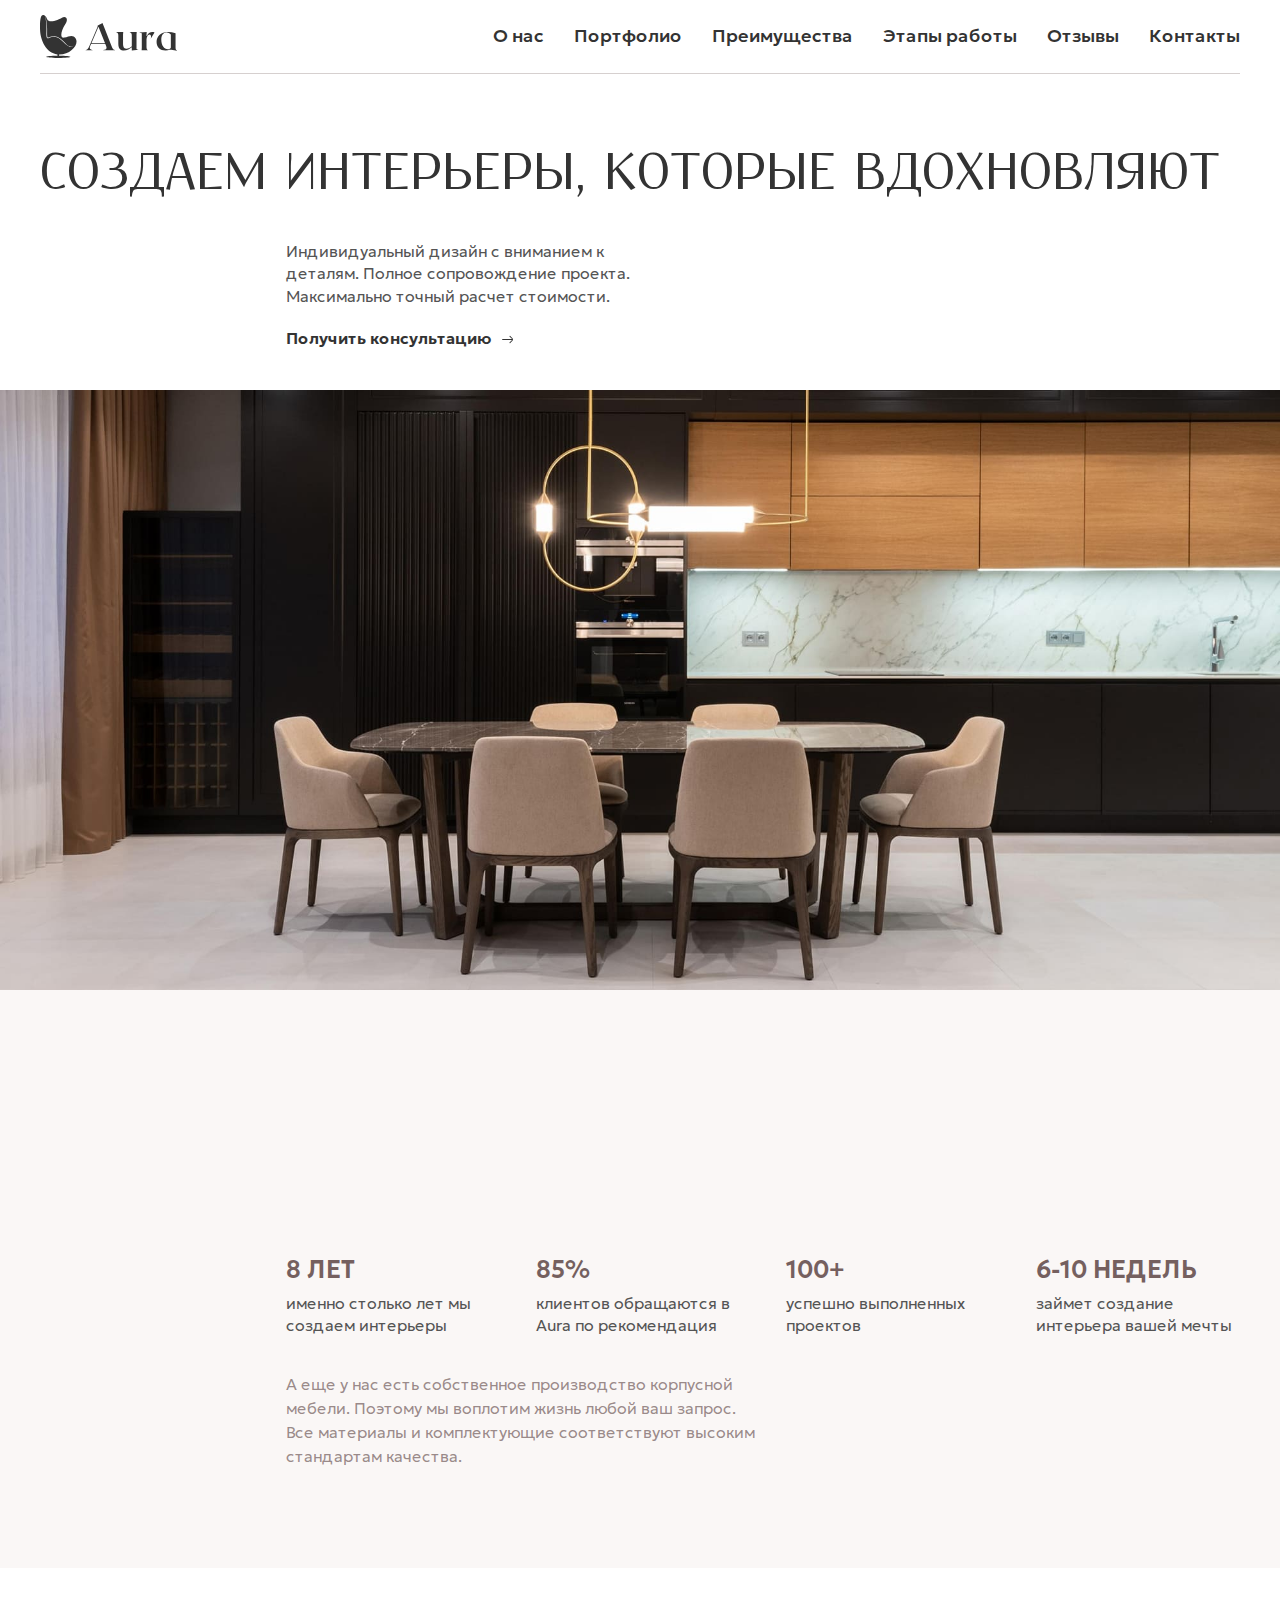
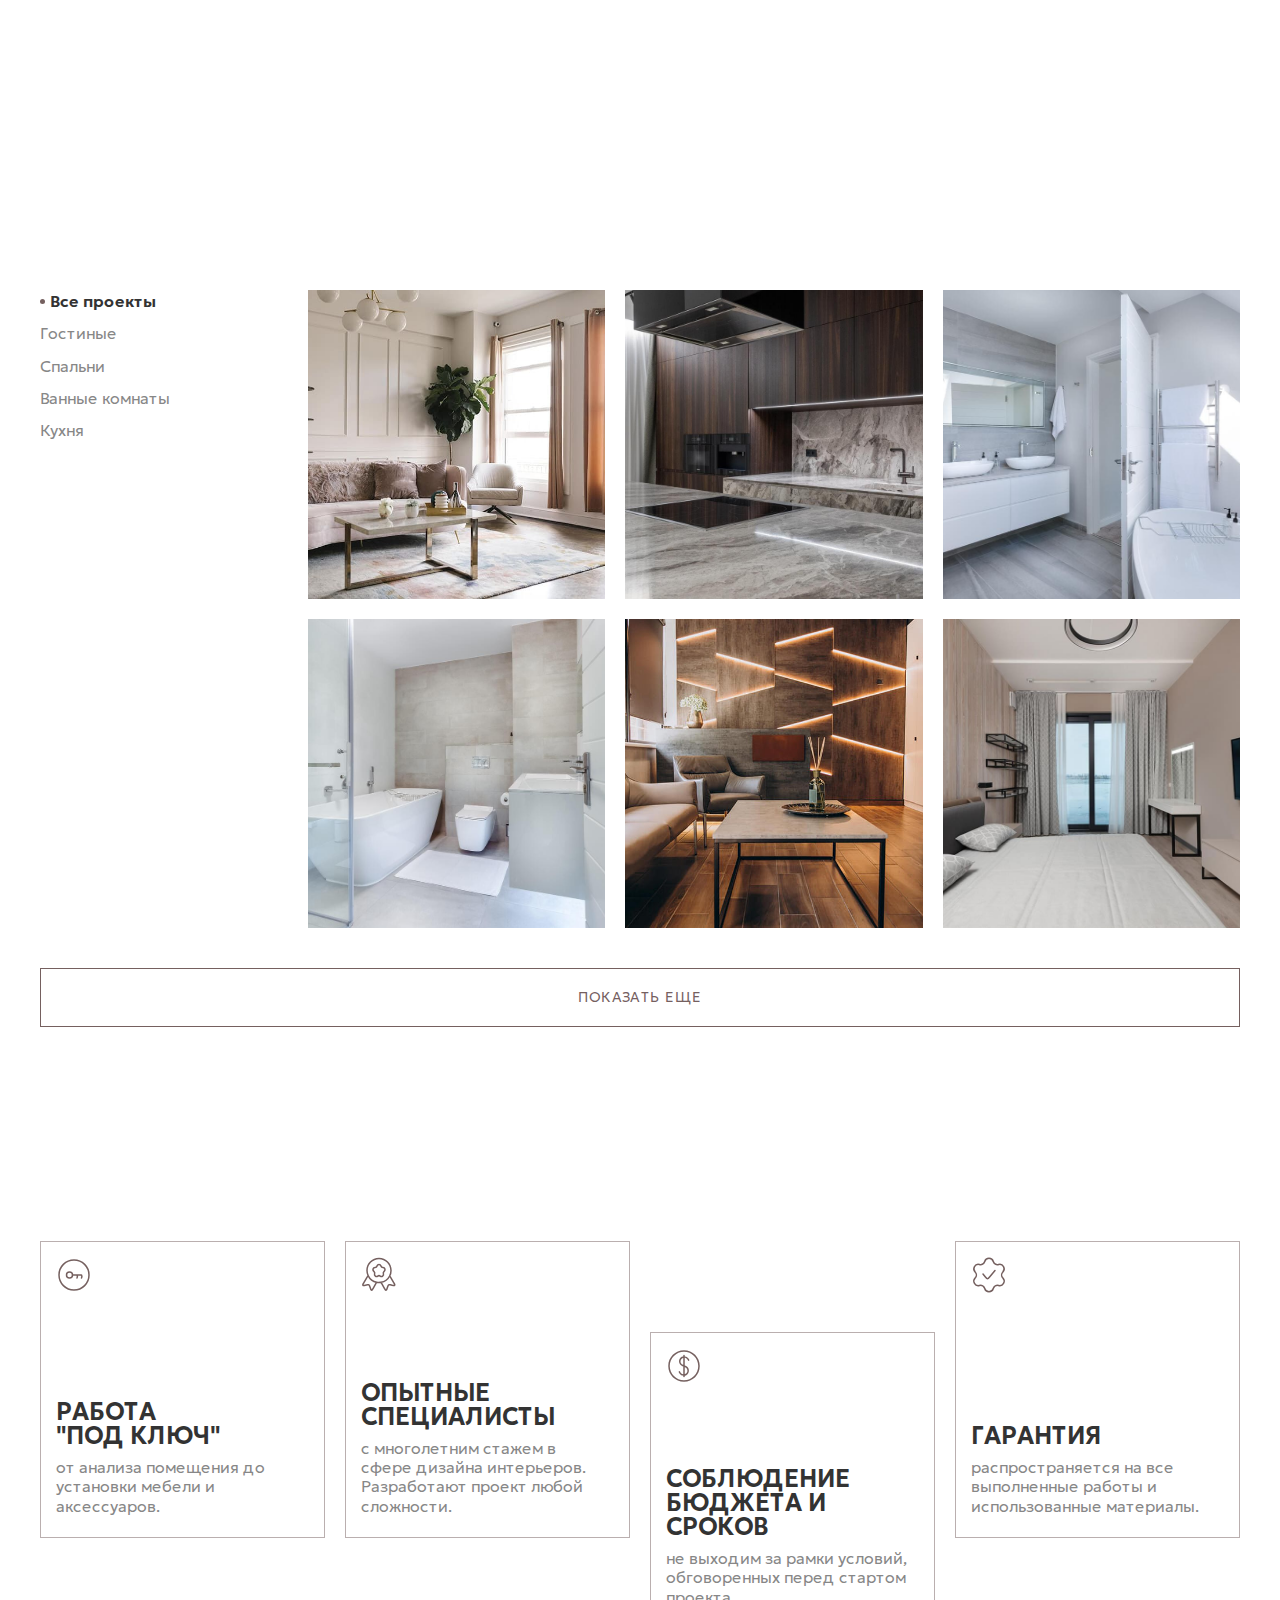
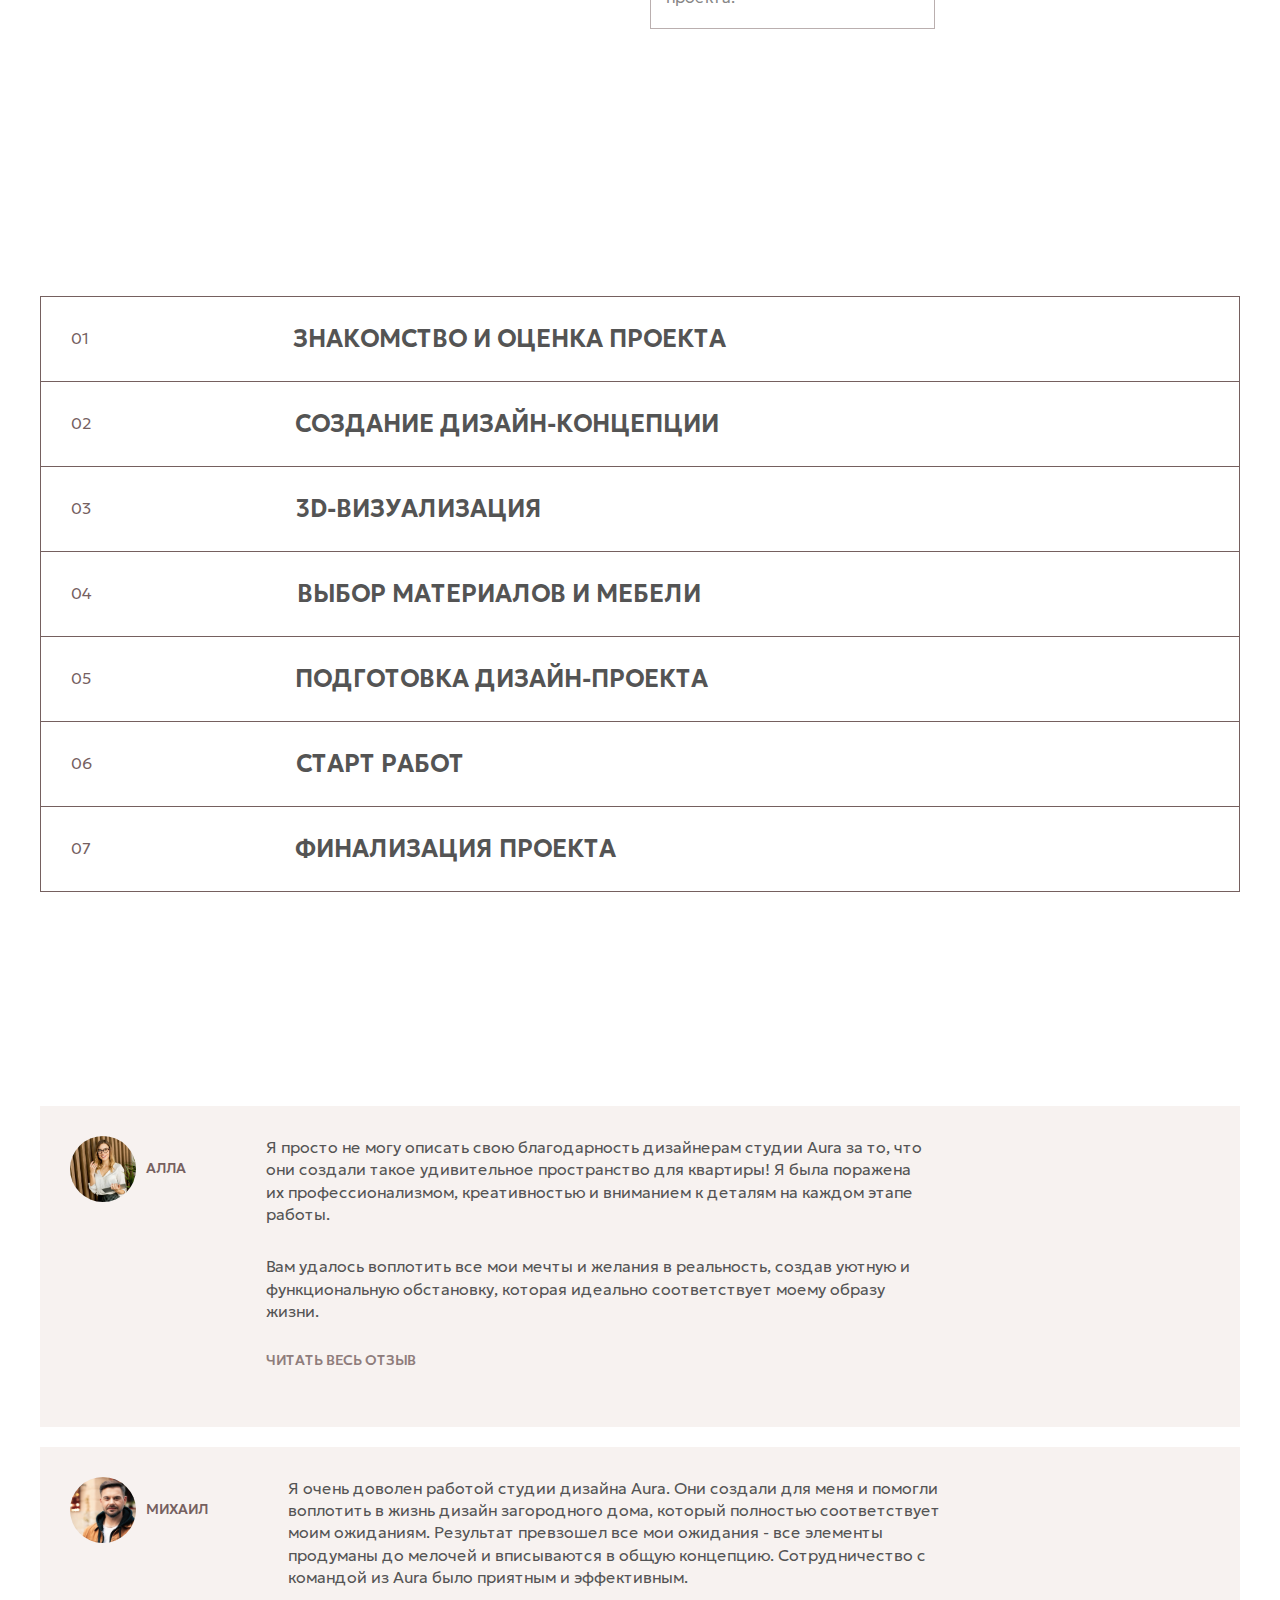
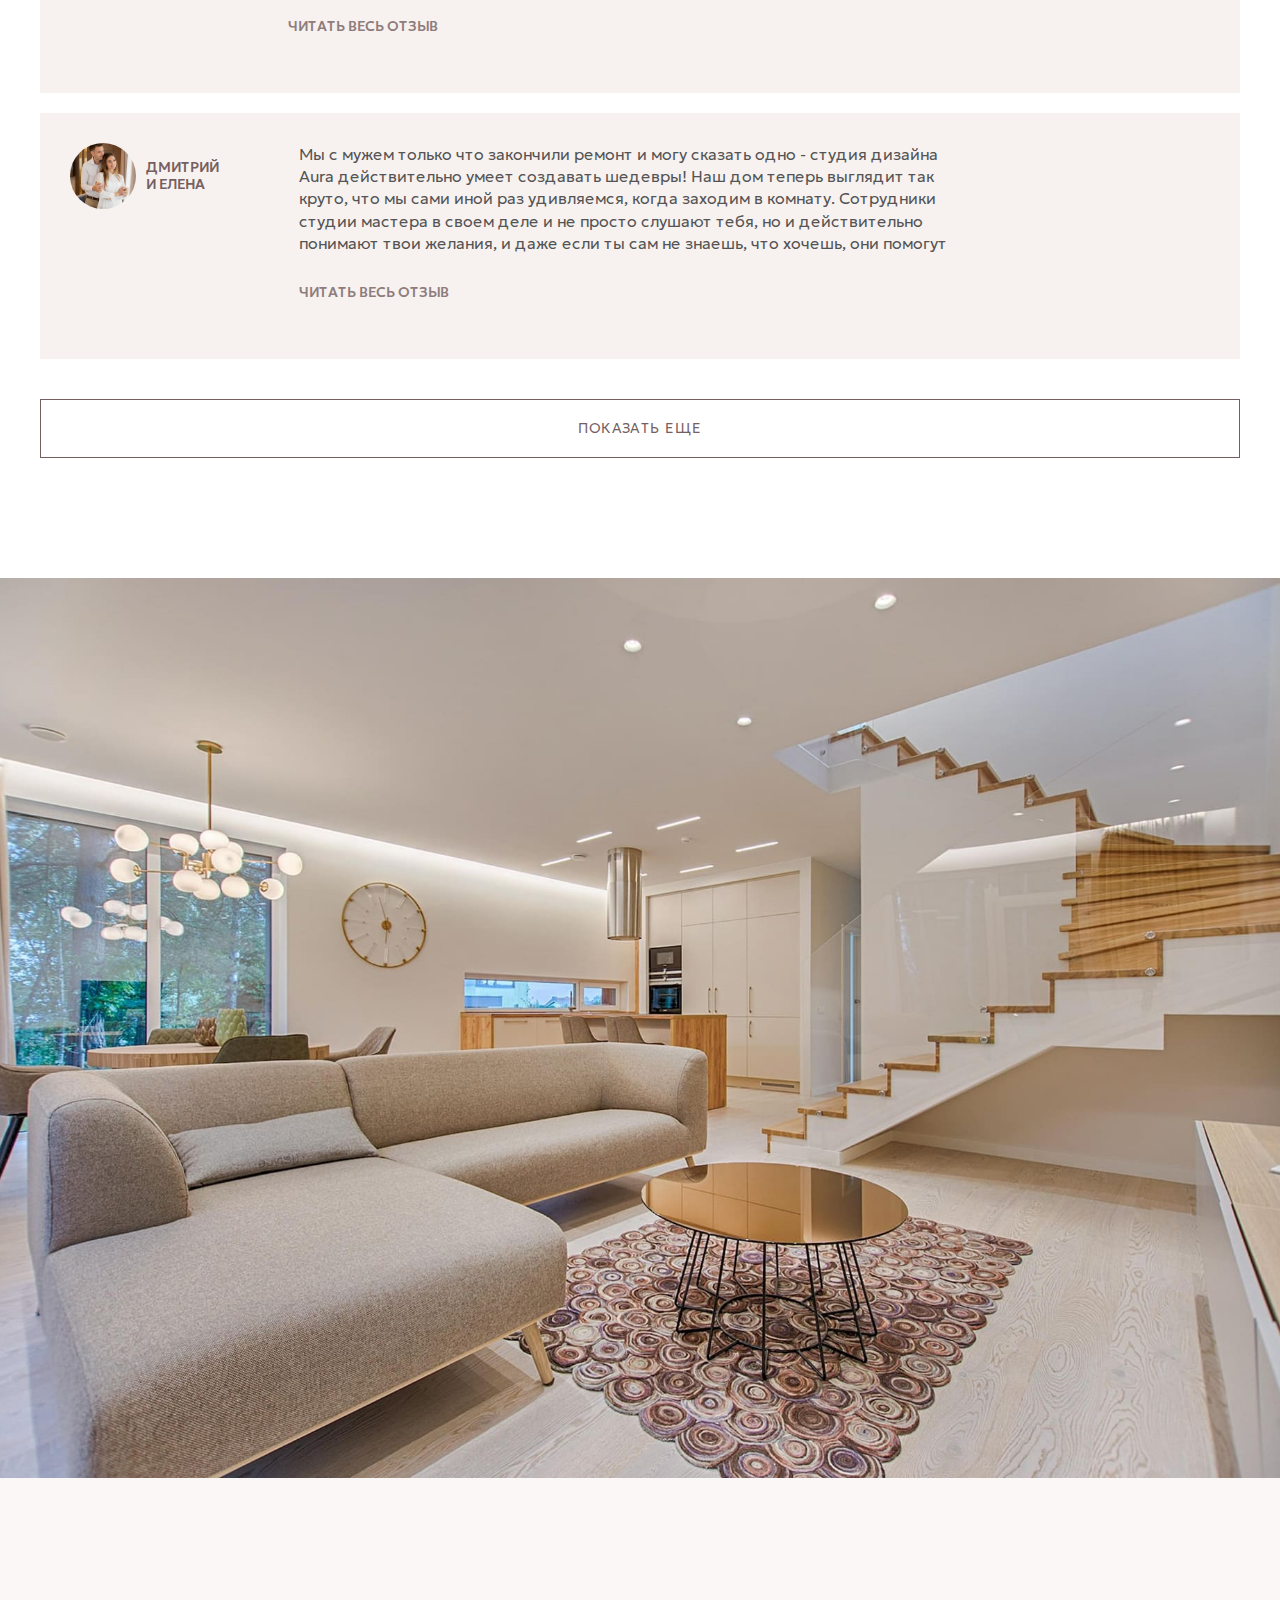
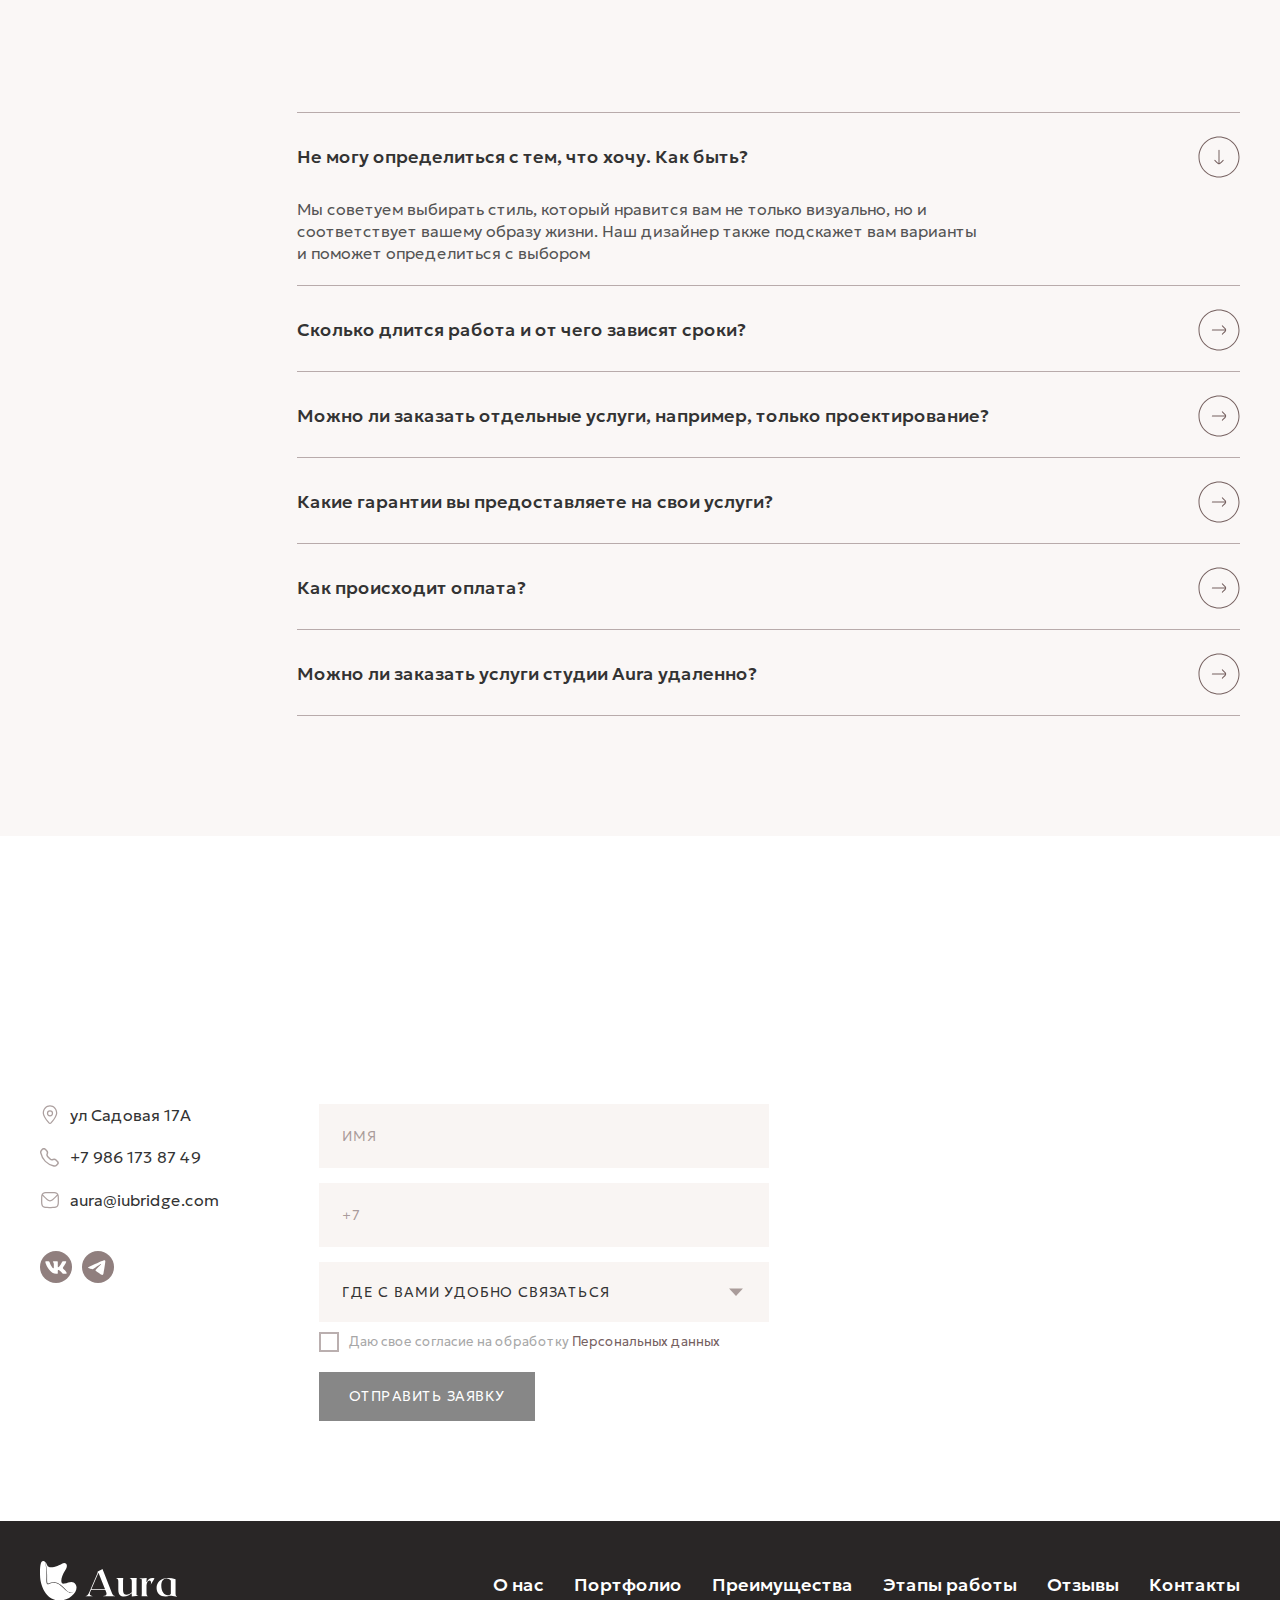
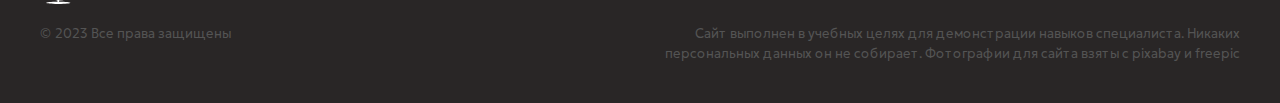
==== commit 5df8909c: "исправила анимацию" ====
--- a/index.html
+++ b/index.html
@@ -74,7 +74,7 @@
           </a>
         </div>
       </div>
-      <img class="main-screen__bg" src="images/mainbg.webp" alt="" />
+      <img class="main-screen__bg" src="images/mainbg.jpg" alt="" />
     </section>
     <section id="about" class="about">
       <div class="container">
--- a/css/style.min.css
+++ b/css/style.min.css
@@ -1 +1 @@
-html{box-sizing:border-box}*,*::after,*::before{box-sizing:inherit}*{padding:0;margin:0;border:0}html,body{height:100%;width:100%;font-size:100%;line-height:1;font-size:14px}body{min-width:320px;font-family:Arial,sans-serif}ul[class],ol[class]{padding:0}body,h1,h2,h3,h4,h5,h6,p,ul[class],ol[class],li,figure,figcaption,blockquote,dl,dd,fieldset{margin:0}ul[class]{list-style:none}img{max-width:100%;display:block;vertical-align:top;object-fit:cover}img,svg{max-width:100%;max-height:100%;height:auto}input,button,textarea,select P{font-family:inherit}button,a{cursor:pointer}a[class]{text-decoration:none}a,a:visited{text-decoration:none}a:hover{text-decoration:none}ul li{list-style:none}body{min-height:100vh}nav,footer,header,aside{display:block}button{cursor:pointer}h1,h2,h3,h4,h5,h6{font-size:inherit;font-weight:inherit}iframe{border:none}.visually-hidden{position:fixed;transform:scale(0)}.container{max-width:1240px;margin:0 auto;padding:0 20px}@font-face{font-display:swap;font-family:"Geologica";font-style:normal;font-weight:300;src:url("../fonts/Geologica_Auto-Light.woff2") format("woff2"),url("../fonts/Geologica_Auto-Light.woff") format("woff")}@font-face{font-display:swap;font-family:"Geologica";font-style:normal;font-weight:500;src:url("../fonts/Geologica_Auto-Medium.woff2") format("woff2"),url("../fonts/Geologica_Auto-Medium.woff") format("woff")}@font-face{font-display:swap;font-family:"Geologica";font-style:normal;font-weight:600;src:url("../fonts/Geologica_Auto-SemiBold.woff2") format("woff2"),url("../fonts/Geologica_Auto-SemiBold.woff") format("woff")}@font-face{font-display:swap;font-family:"Resagokr";font-style:normal;font-weight:400;src:url("../fonts/Resagokr.woff2") format("woff2"),url("../fonts/Resagokr.woff") format("woff")}@font-face{font-display:swap;font-family:"Resagokr";font-style:normal;font-weight:300;src:url("../fonts/ResagokrLight.woff2") format("woff2"),url("../fonts//ResagokrLight.woff") format("woff")}.header__inner{display:flex;justify-content:space-between;align-items:center;padding:15px 0;border-bottom:1px solid #d6d0cf}.menu__list{display:flex;gap:30px}.menu__link{font-weight:400;font-size:18px;line-height:110%;text-align:right;transition:all .3s;color:#333;transition:all .4s ease}.menu__link:hover{color:#75605f}.burger{display:none;width:30px}.burger span{display:block;width:30px;height:3px;background:#75605f}.main-screen__inner{padding:50px 0 40px}.main-screen__title{font-family:"Resagokr",sans-serif;font-weight:500;font-size:56px;line-height:100%;text-transform:uppercase;color:#333;margin-bottom:20px}.main-screen__text{max-width:365px;margin-bottom:20px;margin-left:246px}.main-screen__link{display:flex;align-items:center;margin-left:246px;gap:10px;font-weight:600;transition:all .4s ease;color:#333}.main-screen__link:hover{color:#75605f}.main-screen__link:hover svg{transition:all .4s ease;transform:translateX(5px);color:#75605f}.main-screen__link svg{margin-top:2px}.main-screen__bg{min-height:60vh;width:100%;animation:fade-in-scale-down 2s ease-out}@keyframes fade-in-scale-down{0%{opacity:0;-webkit-transform:scale(1.1);-ms-transform:scale(1.1);transform:scale(1.1)}100%{opacity:1;-webkit-transform:scale(1);-ms-transform:scale(1);transform:scale(1)}}.about{background:rgba(240,230,225,.3);margin-bottom:120px}.about__inner{padding:100px 0}.about__title{max-width:491px;margin-bottom:40px}.about__numbers{margin-left:246px;margin-bottom:35px;display:flex;align-items:center;flex-wrap:wrap;gap:50px}.about__numbers-item{max-width:200px}.about__numbers-headline{margin-bottom:10px;font-weight:600;font-size:24px;line-height:100%;text-transform:uppercase;color:#75605f}.about__text{max-width:480px;margin-left:246px;font-family:"Geologica";line-height:150%;color:rgba(117,96,95,.73)}.portfolio{margin-bottom:120px}.portfolio__title{max-width:480px;margin-bottom:40px}.portfolio__inner{display:grid;grid-template-columns:150px 1fr;column-gap:118px;margin-bottom:40px}.portfolio__tabs{display:flex;flex-direction:column;row-gap:10px}.portfolio__item{color:#878787;cursor:pointer;transition:all .3s ease}.portfolio__item--active{padding-left:10px;color:#333 !important;font-weight:600;position:relative}.portfolio__item--active::before{content:"";position:absolute;width:5px;height:5px;left:0px;top:9px;border-radius:50%;background:#75605f}.portfolio__gallery{display:grid;grid-template-columns:repeat(3, 1fr);gap:20px;grid-auto-rows:309px}.portfolio__gallery img{width:100%;object-fit:cover;min-height:100%}.portfolio__img{min-height:309px;cursor:pointer;transition:scale .8s;transition:.3s}.portfolio__img:hover{opacity:.8}.portfolio__item:not(.portfolio__item--active):hover{color:#75605f;transform:translateX(2px)}.portfolio__img:nth-child(n+7){display:none}.work{margin-bottom:210px}.work__title{max-width:504px;margin-bottom:40px}.work__items{display:grid;grid-template-columns:repeat(4, 1fr);gap:20px}.work__item{display:flex;flex-direction:column;padding:15px 20px 21px 15px;border:1px solid rgba(117,96,95,.5);min-height:297px;max-width:286px}.work__item-icon{flex:1 1 auto}.work__item-subtitle{font-weight:600;font-size:24px;line-height:100%;text-transform:uppercase;color:#333;max-width:244px;margin-bottom:10px;margin-top:50px}.work__item-text{color:#878787;max-width:251px}.work__item--bottom{transform:translateY(91px)}.steps{margin-bottom:120px}.steps__title{max-width:590px;margin-bottom:40px}.steps__item{display:flex;column-gap:204px;padding:30px;border:1px solid #75605f;border-bottom:none;transition:all .5s}.steps__item:last-child{border-bottom:1px solid #75605f}.steps__info{max-width:590px}.steps__num{color:#75605f}.steps__subtitle{font-weight:600;font-size:24px;line-height:100%;text-transform:uppercase;color:#545454}.steps__text{display:none}.steps__item--active{padding:30px;background-color:#75605f}.steps__item--active .steps__num{color:#f0e6e1;opacity:.7}.steps__item--active .steps__subtitle{margin-bottom:15px;font-weight:600;font-size:24px;line-height:100%;text-transform:uppercase;color:#fff}.steps__item--active .steps__text{display:block;color:#f0e6e1}.review{margin-bottom:120px}.review__title{margin-bottom:40px}.review__cards{display:flex;flex-direction:column;gap:20px;margin-bottom:40px}.review__card{padding:30px;background-color:rgba(240,230,225,.5);display:flex;gap:80px;align-items:flex-start}.review__author{display:flex;align-items:center;justify-content:flex-start;gap:10px;flex-basis:110px;width:100%;flex-shrink:0}.review__name{font-weight:500;font-size:14px;line-height:120%;text-transform:uppercase;color:#75605f}.review__text{max-width:660px;display:flex;flex-direction:column;gap:30px;margin-bottom:30px}.review__show-more{font-weight:500;font-size:14px;line-height:100%;text-transform:uppercase;color:#75605f;opacity:.8}.review__show-more:hover{opacity:1}.review__img{flex:0 0 66px}.review__img img{border-radius:50%;width:66px;height:66px}.faq{background-color:rgba(240,230,225,.3)}.faq__inner{padding:120px 0}.faq__title{margin-bottom:40px}.faq__questions{margin-left:257px}.faq__item{padding:23px 0 20px;border-top:1px solid rgba(117,96,95,.5);transition:all .9s}.faq__text{font-weight:400;font-size:18px;line-height:110%;color:#333}.faq__inline{display:flex;align-items:center;justify-content:space-between}.faq__answer{display:none;max-width:680px;line-height:140%;color:#545454}.faq__icon{transition:all .4s ease}.faq__icon:hover{opacity:.6}.faq .faq__item:last-child{border-bottom:1px solid rgba(117,96,95,.5)}.faq__item--open .faq__answer{display:block}.faq__item--open .faq__icon{transform:rotate(90deg)}.faq__item--open .faq__inline{margin-bottom:20px}.faq__item--open .faq__item{margin-bottom:20px}.faq__item:not(.faq__item--open) .faq__icon{cursor:pointer}.contacts{margin-top:120px;margin-bottom:100px}.contacts__inner{display:flex;column-gap:100px}.contacts__social-link{opacity:.8;transition:all .4s ease}.contacts__social-link:hover{opacity:1}.contacts__title{max-width:600px;margin-bottom:40px}.contacts__list{display:flex;flex-direction:column;gap:20px}.contacts__item{padding-left:30px;line-height:140%;color:#333;transition:all .4s ease}.contacts__item:nth-child(1){background-image:url("../images/location.svg");background-repeat:no-repeat;background-position:left center;background-size:20}.contacts__item:nth-child(2){background-image:url("../images/phone.svg");background-repeat:no-repeat;background-position:left center;background-size:20}.contacts__item:nth-child(3){background-image:url("../images/mail.svg");background-repeat:no-repeat;background-position:left center;background-size:20}.contacts__item a{line-height:140%;color:#333}.contacts__info{display:flex;flex-direction:column;gap:40px}.contacts__socials{display:flex;align-items:center;column-gap:10px;margin-top:40px}.contacts__input,.contacts__select{display:block;background:rgba(240,230,225,.4);width:450px;min-height:60px;margin-bottom:15px;padding:23px;font-family:"Geologica";font-style:normal;font-weight:300;font-size:14px;line-height:100%;letter-spacing:.06em;text-transform:uppercase;color:#333}.contacts__input::placeholder,.contacts__select::placeholder{color:rgba(117,96,95,.6)}.contacts__select{display:block;position:relative;margin-bottom:10px;padding:23px 42px 23px 23px;cursor:pointer;-moz-appearance:none;-webkit-appearance:none;appearance:none;outline:none}.contacts__select::-ms-expand{display:none}.contacts__select-wrapper{position:relative}.contacts__select-wrapper::after{content:"";position:absolute;top:25px;right:25px;width:16px;height:10px;background-image:url("../images/listarrow.svg");background-position:center;background-repeat:no-repeat;pointer-events:none}.contacts .checkbox{display:flex;align-items:center;margin-bottom:20px}.contacts .checkbox__input{width:1px;height:1px;overflow:hidden;clip:rect(0 0 0 0);position:absolute}.contacts .checkbox__input:checked+.checkbox__custom{background-image:url("../images/check.svg");background-repeat:no-repeat;background-position:center;opacity:1;padding:5px 3px 5px 4px}.contacts .checkbox__custom{display:inline-block;width:20px;height:20px;opacity:.5;border:2px solid #75605f}.contacts .checkbox__span{margin-left:10px;font-family:"Geologica";font-style:normal;font-weight:300;font-size:13px;line-height:150%;color:#a7a7a7}.contacts .checkbox__span span{color:#75605f;cursor:pointer}.contacts__btn{display:block;padding:14px 30px;background:#878787;color:#fff;font-family:"Geologica";font-style:normal;font-weight:300;font-size:14px;line-height:150%;text-align:center;letter-spacing:.035em;text-transform:uppercase;pointer-events:none}.contacts .btn--active{pointer-events:auto;cursor:pointer;background:#75605f}.contacts__active-link:hover{color:#878787}.footer{background-color:#292626;padding:40px 0}.footer__logo{max-width:100%}.footer__inner{display:flex;justify-content:space-between;align-items:center;margin-bottom:15px}.footer .footer-menu a{font-weight:400;font-size:18px;line-height:110%;text-align:right;color:#fff}.footer__bottom{display:flex;justify-content:space-between;align-items:flex-start}.footer__bottom-right{text-align:right;max-width:606px;margin-left:10px;font-size:13px;line-height:150%;color:#545454}.footer__bottom p{font-size:13px;line-height:150%;flex:1 0 auto}.footer .footer-menu a{transition:all .3s ease}.footer .footer-menu a:hover{color:#75605f}@media(max-width: 1024px){.header__logo{width:108px}.header__logo img{width:100%}.main-screen__title{font-size:46px}.main-screen__text,.main-screen__link{margin-left:207px}.about{margin-bottom:80px}.about__numbers,.about__text,.about__title{margin-left:207px}.about__numbers-item{max-width:240px}.about__inner{padding:80px 0}.portfolio{margin-bottom:80px}.portfolio__title{margin-left:0px;font-size:36px;line-height:120%}.portfolio__inner{display:block}.portfolio__tabs{flex-direction:row;gap:30px}.portfolio__item--active{padding:0}.portfolio__item--active::before{display:none}.portfolio__gallery{margin-top:40px;gap:15px}.work__title{margin-left:207px;font-size:36px;line-height:120%}.work__item-subtitle{font-size:18px}.work__item-text{font-size:14px}.steps{margin-bottom:80px}.steps__title{margin-left:207px;font-size:36px;line-height:120%}.steps__subtitle{font-size:20px}.steps__item{column-gap:155px}.steps__item--active .steps__subtitle{font-size:20px}.review{margin-bottom:80px}.review__title{font-size:36px}.review__author{flex-direction:column}.image{min-height:500px}.faq__inner{padding:80px 0}.faq__questions{margin-left:0}.contacts{margin-top:80px}.contacts__title{font-size:36px}}@media(max-width: 920px){.menu{position:absolute;top:-300%;transition:top .3s}.menu__list{flex-direction:column;flex-wrap:nowrap;gap:20px}.menu--active{height:100vh;top:0;right:0;background-color:#efecea;padding:50px 230px 50px 30px;z-index:10;height:100vh}.menu--active .menu__link{font-family:"Geologica";font-style:normal;font-weight:400;font-size:16px;line-height:110%;text-align:right;color:#333}.burger{display:flex;flex-direction:column;gap:5px;justify-content:center;position:relative;z-index:4;align-items:center;transition:all .5s;z-index:11}.burger--active span:nth-child(1){transform:rotate(-45deg) translateX(-6px) translateY(6px)}.burger--active span:nth-child(2){display:none}.burger--active span:nth-child(3){transform:rotate(45deg)}.work{margin-bottom:160px}.review__card{gap:10px;padding:30px 15px}.review__author{align-items:flex-start}.review__img{align-self:flex-start}.footer__inner{flex-direction:column;justify-content:center;gap:25px;margin-bottom:30px}.footer__bottom{flex-direction:column;align-items:center;gap:10px;justify-content:center}.footer__bottom-right{text-align:center}.footer-menu__list{flex-direction:row;justify-content:space-between;gap:30px}}@media(max-width: 780px){.about__title{margin-left:0;font-size:36px}.about__numbers-item{max-width:180px}.about__inner{padding:80px 0}.about__text{margin-left:0}.work{margin-bottom:80px}.work__title{margin-left:0;font-size:36px}.work__items{grid-template-columns:repeat(2, 1fr);grid-row:1fr 1fr;gap:20px}.work__item{max-width:100%}.work__item--bottom{transform:translateY(0px)}.steps__title{margin-left:0}.steps__item{column-gap:50px}.faq__answer{max-width:500px}.faq__text{max-width:560px}.contacts{margin-top:60px}.contacts__inner{column-gap:50px}.footer-menu__list{flex-direction:column;align-items:center;justify-content:center;gap:20px}}@media(max-width: 728px){.main-screen__inner{padding:28px 0 30px}.main-screen__bg{min-height:500px}.portfolio__title{margin-left:0}.portfolio__gallery{margin-top:30px;gap:10px}.portfolio__tabs{overflow:auto}.portfolio__item{white-space:nowrap}.image{min-height:346px}.faq__title{margin-bottom:30px}.contacts__inner{flex-direction:column-reverse}.contacts__select-wrapper{width:450px}.contacts__form{margin-bottom:40px}.contacts__list{flex-direction:row;justify-content:center;column-gap:20px}.contacts__socials{justify-content:center}}@media(max-width: 664px){.about__numbers{margin-left:0}.contacts__list{flex-direction:column;gap:20px 0;align-items:center}}@media(max-width: 550px){.main-screen__inner{padding:20px 0 25px}.main-screen__text,.main-screen__link{margin-left:0}.main-screen__bg{min-height:360px}.about__title{font-size:24px;max-width:320px;margin-bottom:30px}.about__numbers,.about__text{margin-left:0}.about__numbers{gap:20px}.about__inner{padding:50px 0}.about__numbers-headline{font-size:18px;margin-bottom:5px}.about__numbers-txt{font-size:13px}.about__text{font-size:14px}.title{font-size:36px}.portfolio{margin-bottom:50px}.portfolio__gallery{grid-template-columns:1fr 1fr}.review__title{margin-bottom:30px}.review__card{flex-direction:column;gap:15px;align-items:flex-start;padding:15px}.review__img{align-self:center}.review__author{order:2;flex-direction:row;align-items:center}.review__text{margin-bottom:10px}.faq__inner{padding:50px 0}.faq__answer{max-width:360px}.faq__text{max-width:340px;font-size:16px}.faq__icon{width:42px}.faq__inline{gap:20px}.modal-form{padding:10px}}@media(max-width: 482px){.work{margin-bottom:50px}.work__items{display:flex;flex-direction:column;gap:20px 0}.work__item{max-width:100%;min-height:184px}.about__numbers-item{max-width:100%}.menu--active{left:50px;padding-right:50px}.title{font-size:24px}.steps{margin-bottom:50px}.steps__item--active .steps__subtitle{font-size:18px;line-height:24px}.steps__subtitle{font-size:18px;line-height:24px}.review__title{font-size:24px}.faq__title{margin-bottom:15px}.faq__icon{width:36px}.contacts{margin-top:50px}.contacts__input{width:100%}.contacts__select-wrapper{display:inline}.contacts__select-wrapper select{width:100%}.contacts .checkbox__custom{flex-shrink:0}}@media(max-width: 385px){.steps__item{padding:30px}.steps__num{display:none}.steps__subtitle{font-size:16px;line-height:120%}.image{min-height:236px}.contacts__btn{width:100%}}html{scroll-behavior:smooth}body{font-family:"Geologica",sans-serif;font-style:normal;font-weight:300;font-size:16px;line-height:140%;color:#545454}.title{font-family:"Resagokr",sans-serif;font-weight:500;font-size:45px;line-height:120%;text-transform:uppercase;color:#333}.title,.main-screen__title{margin:2rem 0;opacity:0;-webkit-transform:translateY(20px);-ms-transform:translateY(20px);transform:translateY(20px)}.title.title-show,.main-screen__title.title-show{opacity:1;-webkit-transition:all 1.5s;-o-transition:all 1.5s;transition:all 1.5s;-webkit-transform:translateY(0%);-ms-transform:translateY(0%);transform:translateY(0%)}.btn{display:block;padding:18px;max-width:100%;font-size:14px;text-align:center;margin:0 auto;border:1px solid #75605f;line-height:150%;letter-spacing:.035em;text-transform:uppercase;color:#75605f;background-color:#fff;-webkit-transition:all .2s ease;-o-transition:all .2s ease;transition:all .2s ease}.btn:hover{background-color:#75605f;color:#fff}.btn--active:hover{background-color:#6c4b4a}.image{min-height:100vh;background-image:url("../images/room.webp");background-position:center;background-repeat:no-repeat;background-size:cover}.modal{display:none;position:fixed;z-index:1;padding-top:100px;left:0;top:0;width:100%;height:100%;overflow:auto;background-color:#000;background-color:rgba(0,0,0,.9)}.modal-content{margin:auto;display:block;width:75%}.modal-content,#caption{-webkit-animation-name:zoom;-webkit-animation-duration:.5s;animation-name:zoom;animation-duration:.5s}.out{-webkit-animation-name:zoom-out;animation-name:zoom-out;-webkit-animation-duration:.5s;animation-duration:.5s}.imgFade{-webkit-animation:fade-in-scale-down 2s ease-out,6s;animation:fade-in-scale-down 2s ease-out,6s}@-webkit-keyframes zoom{from{-webkit-transform:scale(1)}to{-webkit-transform:scale(2)}}@keyframes zoom{from{-webkit-transform:scale(0.4);transform:scale(0.4)}to{-webkit-transform:scale(1);transform:scale(1)}}@-webkit-keyframes zoom-out{from{-webkit-transform:scale(1);transform:scale(1)}to{-webkit-transform:scale(0);transform:scale(0)}}@keyframes zoom-out{from{-webkit-transform:scale(1);transform:scale(1)}to{-webkit-transform:scale(0);transform:scale(0)}}.close{position:absolute;top:15px;right:35px;color:#f1f1f1;font-size:40px;font-weight:bold;-webkit-transition:.3s;-o-transition:.3s;transition:.3s}.close:hover,.close:focus{color:#bbb;text-decoration:none;cursor:pointer}@media only screen and (max-width: 700px){.modal-content{width:100%}}.modal-form{position:fixed;inset:0;background-color:rgba(51,51,51,.6);display:-webkit-box;display:-ms-flexbox;display:flex;cursor:pointer;padding:30px;overflow-y:auto}.modal-form__wrapper{position:relative;max-width:600px;background-color:#fff;margin:auto;color:#333;padding:55px;padding-top:60px;cursor:default}.modal-form__title{font-weight:600;font-size:18px;margin-bottom:10px}.modal-form__close{cursor:pointer;font-size:22px;position:absolute;top:10px;right:10px;background-color:rgba(0,0,0,0);opacity:.2}.modal-form__close svg{color:#333}.hide{display:none}+html{box-sizing:border-box}*,*::after,*::before{box-sizing:inherit}*{padding:0;margin:0;border:0}html,body{height:100%;width:100%;font-size:100%;line-height:1;font-size:14px}body{min-width:320px;font-family:Arial,sans-serif}ul[class],ol[class]{padding:0}body,h1,h2,h3,h4,h5,h6,p,ul[class],ol[class],li,figure,figcaption,blockquote,dl,dd,fieldset{margin:0}ul[class]{list-style:none}img{max-width:100%;display:block;vertical-align:top;object-fit:cover}img,svg{max-width:100%;max-height:100%;height:auto}input,button,textarea,select P{font-family:inherit}button,a{cursor:pointer}a[class]{text-decoration:none}a,a:visited{text-decoration:none}a:hover{text-decoration:none}ul li{list-style:none}body{min-height:100vh}nav,footer,header,aside{display:block}button{cursor:pointer}h1,h2,h3,h4,h5,h6{font-size:inherit;font-weight:inherit}iframe{border:none}.visually-hidden{position:fixed;transform:scale(0)}.container{max-width:1240px;margin:0 auto;padding:0 20px}@font-face{font-display:swap;font-family:"Geologica";font-style:normal;font-weight:300;src:url("../fonts/Geologica_Auto-Light.woff2") format("woff2"),url("../fonts/Geologica_Auto-Light.woff") format("woff")}@font-face{font-display:swap;font-family:"Geologica";font-style:normal;font-weight:500;src:url("../fonts/Geologica_Auto-Medium.woff2") format("woff2"),url("../fonts/Geologica_Auto-Medium.woff") format("woff")}@font-face{font-display:swap;font-family:"Geologica";font-style:normal;font-weight:600;src:url("../fonts/Geologica_Auto-SemiBold.woff2") format("woff2"),url("../fonts/Geologica_Auto-SemiBold.woff") format("woff")}@font-face{font-display:swap;font-family:"Resagokr";font-style:normal;font-weight:400;src:url("../fonts/Resagokr.woff2") format("woff2"),url("../fonts/Resagokr.woff") format("woff")}@font-face{font-display:swap;font-family:"Resagokr";font-style:normal;font-weight:300;src:url("../fonts/ResagokrLight.woff2") format("woff2"),url("../fonts//ResagokrLight.woff") format("woff")}.header__inner{display:flex;justify-content:space-between;align-items:center;padding:15px 0;border-bottom:1px solid #d6d0cf}.menu__list{display:flex;gap:30px}.menu__link{font-weight:400;font-size:18px;line-height:110%;text-align:right;transition:all .3s;color:#333;transition:all .4s ease}.menu__link:hover{color:#75605f}.burger{display:none;width:30px}.burger span{display:block;width:30px;height:3px;background:#75605f}.main-screen__inner{padding:50px 0 40px}.main-screen__title{font-family:"Resagokr",sans-serif;font-weight:500;font-size:56px;line-height:100%;text-transform:uppercase;color:#333;margin-bottom:20px}.main-screen__text{max-width:365px;margin-bottom:20px;margin-left:246px}.main-screen__link{display:flex;align-items:center;margin-left:246px;gap:10px;font-weight:600;transition:all .4s ease;color:#333}.main-screen__link:hover{color:#75605f}.main-screen__link:hover svg{transition:all .4s ease;transform:translateX(5px);color:#75605f}.main-screen__link svg{margin-top:2px}.main-screen__bg{min-height:60vh;width:100%;animation:fade-in-scale-down 2s ease-out}@keyframes fade-in-scale-down{0%{opacity:0;-webkit-transform:scale(0.9);-ms-transform:scale(0.9);transform:scale(0.9)}100%{opacity:1;-webkit-transform:scale(1);-ms-transform:scale(1);transform:scale(1)}}.about{background:rgba(240,230,225,.3);margin-bottom:120px}.about__inner{padding:100px 0}.about__title{max-width:491px;margin-bottom:40px}.about__numbers{margin-left:246px;margin-bottom:35px;display:flex;align-items:center;flex-wrap:wrap;gap:50px}.about__numbers-item{max-width:200px}.about__numbers-headline{margin-bottom:10px;font-weight:600;font-size:24px;line-height:100%;text-transform:uppercase;color:#75605f}.about__text{max-width:480px;margin-left:246px;font-family:"Geologica";line-height:150%;color:rgba(117,96,95,.73)}.portfolio{margin-bottom:120px}.portfolio__title{max-width:480px;margin-bottom:40px}.portfolio__inner{display:grid;grid-template-columns:150px 1fr;column-gap:118px;margin-bottom:40px}.portfolio__tabs{display:flex;flex-direction:column;row-gap:10px}.portfolio__item{color:#878787;cursor:pointer;transition:all .3s ease}.portfolio__item--active{padding-left:10px;color:#333 !important;font-weight:600;position:relative}.portfolio__item--active::before{content:"";position:absolute;width:5px;height:5px;left:0px;top:9px;border-radius:50%;background:#75605f}.portfolio__gallery{display:grid;grid-template-columns:repeat(3, 1fr);gap:20px;grid-auto-rows:309px}.portfolio__gallery img{width:100%;object-fit:cover;min-height:100%}.portfolio__img{min-height:309px;cursor:pointer;transition:scale .8s;transition:.3s}.portfolio__img:hover{opacity:.8}.portfolio__item:not(.portfolio__item--active):hover{color:#75605f;transform:translateX(2px)}.portfolio__img:nth-child(n+7){display:none}.work{margin-bottom:210px}.work__title{max-width:504px;margin-bottom:40px}.work__items{display:grid;grid-template-columns:repeat(4, 1fr);gap:20px}.work__item{display:flex;flex-direction:column;padding:15px 20px 21px 15px;border:1px solid rgba(117,96,95,.5);min-height:297px;max-width:286px}.work__item-icon{flex:1 1 auto}.work__item-subtitle{font-weight:600;font-size:24px;line-height:100%;text-transform:uppercase;color:#333;max-width:244px;margin-bottom:10px;margin-top:50px}.work__item-text{color:#878787;max-width:251px;line-height:120%}.work__item--bottom{transform:translateY(91px)}.steps{margin-bottom:120px}.steps__title{max-width:590px;margin-bottom:40px}.steps__item{display:flex;column-gap:204px;padding:30px;border:1px solid #75605f;border-bottom:none;transition:all .5s}.steps__item:last-child{border-bottom:1px solid #75605f}.steps__info{max-width:590px}.steps__num{color:#75605f}.steps__subtitle{font-weight:600;font-size:24px;line-height:100%;text-transform:uppercase;color:#545454}.steps__text{display:none}.steps__item--active{padding:30px;background-color:#75605f}.steps__item--active .steps__num{color:#f0e6e1;opacity:.7}.steps__item--active .steps__subtitle{margin-bottom:15px;font-weight:600;font-size:24px;line-height:100%;text-transform:uppercase;color:#fff}.steps__item--active .steps__text{display:block;color:#f0e6e1}.review{margin-bottom:120px}.review__title{margin-bottom:40px}.review__cards{display:flex;flex-direction:column;gap:20px;margin-bottom:40px}.review__card{padding:30px;background-color:rgba(240,230,225,.5);display:flex;gap:80px;align-items:flex-start}.review__author{display:flex;align-items:center;justify-content:flex-start;gap:10px;flex-basis:110px;width:100%;flex-shrink:0}.review__name{font-weight:500;font-size:14px;line-height:120%;text-transform:uppercase;color:#75605f}.review__text{max-width:660px;display:flex;flex-direction:column;gap:30px;margin-bottom:30px}.review__show-more{font-weight:500;font-size:14px;line-height:100%;text-transform:uppercase;color:#75605f;opacity:.8}.review__show-more:hover{opacity:1}.review__img{flex:0 0 66px}.review__img img{border-radius:50%;width:66px;height:66px}.faq{background-color:rgba(240,230,225,.3)}.faq__inner{padding:120px 0}.faq__title{margin-bottom:40px}.faq__questions{margin-left:257px}.faq__item{padding:23px 0 20px;border-top:1px solid rgba(117,96,95,.5);transition:all .9s}.faq__text{font-weight:400;font-size:18px;line-height:110%;color:#333}.faq__inline{display:flex;align-items:center;justify-content:space-between}.faq__answer{display:none;max-width:680px;line-height:140%;color:#545454}.faq__icon{transition:all .4s ease}.faq__icon:hover{opacity:.6}.faq .faq__item:last-child{border-bottom:1px solid rgba(117,96,95,.5)}.faq__item--open .faq__answer{display:block}.faq__item--open .faq__icon{transform:rotate(90deg)}.faq__item--open .faq__inline{margin-bottom:20px}.faq__item--open .faq__item{margin-bottom:20px}.faq__item:not(.faq__item--open) .faq__icon{cursor:pointer}.contacts{margin-top:120px;margin-bottom:100px}.contacts__inner{display:flex;column-gap:100px}.contacts__social-link{opacity:.8;transition:all .4s ease}.contacts__social-link:hover{opacity:1}.contacts__title{max-width:600px;margin-bottom:40px}.contacts__list{display:flex;flex-direction:column;gap:20px}.contacts__item{padding-left:30px;line-height:140%;color:#333;transition:all .4s ease}.contacts__item:nth-child(1){background-image:url("../images/location.svg");background-repeat:no-repeat;background-position:left center;background-size:20}.contacts__item:nth-child(2){background-image:url("../images/phone.svg");background-repeat:no-repeat;background-position:left center;background-size:20}.contacts__item:nth-child(3){background-image:url("../images/mail.svg");background-repeat:no-repeat;background-position:left center;background-size:20}.contacts__item a{line-height:140%;color:#333}.contacts__info{display:flex;flex-direction:column;gap:40px}.contacts__socials{display:flex;align-items:center;column-gap:10px;margin-top:40px}.contacts__input,.contacts__select{display:block;background:rgba(240,230,225,.4);width:450px;min-height:60px;margin-bottom:15px;padding:23px;font-family:"Geologica";font-style:normal;font-weight:300;font-size:14px;line-height:100%;letter-spacing:.06em;text-transform:uppercase;color:#333}.contacts__input::placeholder,.contacts__select::placeholder{color:rgba(117,96,95,.6)}.contacts__select{display:block;position:relative;margin-bottom:10px;padding:23px 42px 23px 23px;cursor:pointer;-moz-appearance:none;-webkit-appearance:none;appearance:none;outline:none}.contacts__select::-ms-expand{display:none}.contacts__select-wrapper{position:relative}.contacts__select-wrapper::after{content:"";position:absolute;top:25px;right:25px;width:16px;height:10px;background-image:url("../images/listarrow.svg");background-position:center;background-repeat:no-repeat;pointer-events:none}.contacts .checkbox{display:flex;align-items:center;margin-bottom:20px}.contacts .checkbox__input{width:1px;height:1px;overflow:hidden;clip:rect(0 0 0 0);position:absolute}.contacts .checkbox__input:checked+.checkbox__custom{background-image:url("../images/check.svg");background-repeat:no-repeat;background-position:center;opacity:1;padding:5px 3px 5px 4px}.contacts .checkbox__custom{display:inline-block;width:20px;height:20px;opacity:.5;border:2px solid #75605f}.contacts .checkbox__span{margin-left:10px;font-family:"Geologica";font-style:normal;font-weight:300;font-size:13px;line-height:150%;color:#a7a7a7}.contacts .checkbox__span span{color:#75605f;cursor:pointer}.contacts__btn{display:block;padding:14px 30px;background:#878787;color:#fff;font-family:"Geologica";font-style:normal;font-weight:300;font-size:14px;line-height:150%;text-align:center;letter-spacing:.035em;text-transform:uppercase;pointer-events:none}.contacts .btn--active{pointer-events:auto;cursor:pointer;background:#75605f}.contacts__active-link:hover{color:#878787}.footer{background-color:#292626;padding:40px 0}.footer__logo{max-width:100%}.footer__inner{display:flex;justify-content:space-between;align-items:center;margin-bottom:15px}.footer .footer-menu a{font-weight:400;font-size:18px;line-height:110%;text-align:right;color:#fff}.footer__bottom{display:flex;justify-content:space-between;align-items:flex-start}.footer__bottom-right{text-align:right;max-width:606px;margin-left:10px;font-size:13px;line-height:150%;color:#545454}.footer__bottom p{font-size:13px;line-height:150%;flex:1 0 auto}.footer .footer-menu a{transition:all .3s ease}.footer .footer-menu a:hover{color:#75605f}html{scroll-behavior:smooth}body{font-family:"Geologica",sans-serif;font-style:normal;font-weight:300;font-size:16px;line-height:140%;color:#545454}.title{font-family:"Resagokr",sans-serif;font-weight:500;font-size:45px;line-height:120%;text-transform:uppercase;color:#333}.main-screen__title,.title{margin:20px 0;margin-bottom:40px;opacity:0;-webkit-transform:translateY(5px);-ms-transform:translateY(5px);transform:translateY(5px);-webkit-transition:all 1s;-o-transition:all 1s;transition:all 1s}.main-screen__title.title-show,.title.title-show{opacity:1;-webkit-transform:translateY(0%);-ms-transform:translateY(0%);transform:translateY(0%)}.btn{display:block;padding:18px;max-width:100%;font-size:14px;text-align:center;margin:0 auto;border:1px solid #75605f;line-height:150%;letter-spacing:.035em;text-transform:uppercase;color:#75605f;background-color:#fff;-webkit-transition:all .2s ease;-o-transition:all .2s ease;transition:all .2s ease}.btn:hover{background-color:#75605f;color:#fff}.btn--active:hover{background-color:#6c4b4a}.image{min-height:100vh;background-image:url("../images/room.jpg");background-position:center;background-repeat:no-repeat;background-size:cover}.modal{display:none;position:fixed;z-index:1;padding-top:100px;left:0;top:0;width:100%;height:100%;overflow:auto;background-color:#000;background-color:rgba(0,0,0,.9)}.modal-content{margin:auto;display:block;width:600px}.modal-content,#caption{-webkit-animation-name:zoom;-webkit-animation-duration:.5s;animation-name:zoom;animation-duration:.5s}.out{-webkit-animation-name:zoom-out;animation-name:zoom-out;-webkit-animation-duration:.5s;animation-duration:.5s}.imgFade{-webkit-animation:fade-in-scale-down 2s ease;animation:fade-in-scale-down 2s ease}@-webkit-keyframes zoom{from{-webkit-transform:scale(1)}to{-webkit-transform:scale(2)}}@keyframes zoom{from{-webkit-transform:scale(0.4);transform:scale(0.4)}to{-webkit-transform:scale(1);transform:scale(1)}}@-webkit-keyframes zoom-out{from{-webkit-transform:scale(1);transform:scale(1)}to{-webkit-transform:scale(0);transform:scale(0)}}@keyframes zoom-out{from{-webkit-transform:scale(1);transform:scale(1)}to{-webkit-transform:scale(0);transform:scale(0)}}.close{position:absolute;top:15px;right:35px;color:#f1f1f1;font-size:40px;font-weight:bold;-webkit-transition:.3s;-o-transition:.3s;transition:.3s}.close:hover,.close:focus{color:#bbb;text-decoration:none;cursor:pointer}@media only screen and (max-width: 700px){.modal-content{max-width:100%}}.modal-form{position:fixed;inset:0;background-color:rgba(51,51,51,.6);display:-webkit-box;display:-ms-flexbox;display:flex;cursor:pointer;padding:30px;overflow-y:auto}.modal-form__wrapper{position:relative;max-width:600px;background-color:#fff;margin:auto;color:#333;padding:55px;padding-top:60px;cursor:default}.modal-form__title{font-weight:600;font-size:18px;margin-bottom:10px}.modal-form__close{cursor:pointer;font-size:22px;position:absolute;top:10px;right:10px;background-color:rgba(0,0,0,0);opacity:.2}.modal-form__close svg{color:#333}.hide{display:none}@media(max-width: 1024px){.header__logo{width:108px}.header__logo img{width:100%}.main-screen__title{font-size:46px}.main-screen__text,.main-screen__link{margin-left:207px}.about{margin-bottom:80px}.about__numbers,.about__text,.about__title{margin-left:207px}.about__numbers-item{max-width:240px}.about__inner{padding:80px 0}.title.title-show{font-size:36px}.portfolio{margin-bottom:80px}.portfolio__title{margin-left:0px;font-size:36px;line-height:120%}.portfolio__inner{display:block}.portfolio__tabs{-webkit-box-orient:horizontal;-webkit-box-direction:normal;-ms-flex-direction:row;flex-direction:row;gap:30px}.portfolio__item--active{padding:0}.portfolio__item--active::before{display:none}.portfolio__gallery{margin-top:40px;gap:15px}.work__title{margin-left:207px;font-size:36px;line-height:120%}.work__item-subtitle{font-size:18px}.work__item-text{font-size:14px}.steps{margin-bottom:80px}.steps__title{margin-left:207px;font-size:36px;line-height:120%}.steps__subtitle{font-size:20px}.steps__item{-webkit-column-gap:155px;-moz-column-gap:155px;column-gap:155px}.steps__item--active .steps__subtitle{font-size:20px}.review{margin-bottom:80px}.review__title{font-size:36px}.review__author{-webkit-box-orient:vertical;-webkit-box-direction:normal;-ms-flex-direction:column;flex-direction:column}.image{min-height:500px}.faq__inner{padding:80px 0}.faq__questions{margin-left:0}.contacts{margin-top:80px}.contacts__title{font-size:36px}}@media(max-width: 920px){.menu{position:absolute;top:-300%;-webkit-transition:top .3s;-o-transition:top .3s;transition:top .3s}.menu__list{-webkit-box-orient:vertical;-webkit-box-direction:normal;-ms-flex-direction:column;flex-direction:column;-ms-flex-wrap:nowrap;flex-wrap:nowrap;gap:20px}.menu--active{height:100vh;top:0;right:0;background-color:#efecea;padding:50px 230px 50px 30px;z-index:10;height:100vh}.menu--active .menu__link{font-family:"Geologica";font-style:normal;font-weight:400;font-size:16px;line-height:110%;text-align:right;color:#333}.burger{display:-webkit-box;display:-ms-flexbox;display:flex;-webkit-box-orient:vertical;-webkit-box-direction:normal;-ms-flex-direction:column;flex-direction:column;gap:5px;-webkit-box-pack:center;-ms-flex-pack:center;justify-content:center;position:relative;z-index:4;-webkit-box-align:center;-ms-flex-align:center;align-items:center;-webkit-transition:all .5s;-o-transition:all .5s;transition:all .5s;z-index:11}.burger--active span:nth-child(1){-webkit-transform:rotate(-45deg) translateX(-6px) translateY(6px);-ms-transform:rotate(-45deg) translateX(-6px) translateY(6px);transform:rotate(-45deg) translateX(-6px) translateY(6px)}.burger--active span:nth-child(2){display:none}.burger--active span:nth-child(3){-webkit-transform:rotate(45deg);-ms-transform:rotate(45deg);transform:rotate(45deg)}.work{margin-bottom:160px}.review__card{gap:10px;padding:30px 15px}.review__author{-webkit-box-align:start;-ms-flex-align:start;align-items:flex-start}.review__img{-ms-flex-item-align:start;align-self:flex-start}.footer__inner{-webkit-box-orient:vertical;-webkit-box-direction:normal;-ms-flex-direction:column;flex-direction:column;-webkit-box-pack:center;-ms-flex-pack:center;justify-content:center;gap:25px;margin-bottom:30px}.footer__bottom{-webkit-box-orient:vertical;-webkit-box-direction:normal;-ms-flex-direction:column;flex-direction:column;-webkit-box-align:center;-ms-flex-align:center;align-items:center;gap:10px;-webkit-box-pack:center;-ms-flex-pack:center;justify-content:center}.footer__bottom-right{text-align:center}.footer-menu__list{-webkit-box-orient:horizontal;-webkit-box-direction:normal;-ms-flex-direction:row;flex-direction:row;-webkit-box-pack:justify;-ms-flex-pack:justify;justify-content:space-between;gap:30px}}@media(max-width: 780px){.about__title{margin-left:0;font-size:36px}.about__numbers-item{max-width:180px}.about__inner{padding:80px 0}.about__text{margin-left:0}.work{margin-bottom:80px}.work__title{margin-left:0;font-size:36px}.work__items{grid-template-columns:repeat(2, 1fr);grid-row:1fr 1fr;gap:20px}.work__item{max-width:100%}.work__item--bottom{-webkit-transform:translateY(0px);-ms-transform:translateY(0px);transform:translateY(0px)}.steps__title{margin-left:0}.steps__item{-webkit-column-gap:50px;-moz-column-gap:50px;column-gap:50px}.faq__answer{max-width:500px}.faq__text{max-width:560px}.contacts{margin-top:60px}.contacts__inner{-webkit-column-gap:50px;-moz-column-gap:50px;column-gap:50px}.footer-menu__list{-webkit-box-orient:vertical;-webkit-box-direction:normal;-ms-flex-direction:column;flex-direction:column;-webkit-box-align:center;-ms-flex-align:center;align-items:center;-webkit-box-pack:center;-ms-flex-pack:center;justify-content:center;gap:20px}}@media(max-width: 728px){.main-screen__inner{padding:28px 0 30px}.main-screen__bg{min-height:500px}.portfolio__title{margin-left:0}.portfolio__gallery{margin-top:30px;gap:10px}.portfolio__tabs{overflow:auto}.portfolio__item{white-space:nowrap}.image{min-height:346px}.faq__title{margin-bottom:30px}.contacts__inner{-webkit-box-orient:vertical;-webkit-box-direction:reverse;-ms-flex-direction:column-reverse;flex-direction:column-reverse}.contacts__select-wrapper{width:450px}.contacts__form{margin-bottom:40px}.contacts__list{-webkit-box-orient:horizontal;-webkit-box-direction:normal;-ms-flex-direction:row;flex-direction:row;-webkit-box-pack:center;-ms-flex-pack:center;justify-content:center;-webkit-column-gap:20px;-moz-column-gap:20px;column-gap:20px}.contacts__socials{-webkit-box-pack:center;-ms-flex-pack:center;justify-content:center}.contacts .modal-content{max-width:300px;padding:0 10px}}@media(max-width: 664px){.about__numbers{margin-left:0}.contacts__list{-webkit-box-orient:vertical;-webkit-box-direction:normal;-ms-flex-direction:column;flex-direction:column;gap:20px 0;-webkit-box-align:center;-ms-flex-align:center;align-items:center}}@media(max-width: 550px){.main-screen__title,.title{margin-bottom:30px}.main-screen__inner{padding:20px 0 25px}.main-screen__text,.main-screen__link{margin-left:0}.main-screen__bg{min-height:360px}.about__title{font-size:24px;max-width:320px;margin-bottom:30px}.about__numbers,.about__text{margin-left:0}.about__numbers{gap:20px}.about__inner{padding:50px 0}.about__numbers-headline{font-size:18px;margin-bottom:5px}.about__numbers-txt{font-size:13px}.about__text{font-size:14px}.title{font-size:24px}.portfolio{margin-bottom:50px}.portfolio__gallery{grid-template-columns:1fr 1fr;gap:15px}.portfolio__tabs{gap:15px}.review__title{margin-bottom:30px}.review__card{-webkit-box-orient:vertical;-webkit-box-direction:normal;-ms-flex-direction:column;flex-direction:column;gap:15px;-webkit-box-align:start;-ms-flex-align:start;align-items:flex-start;padding:15px}.review__img{-ms-flex-item-align:center;align-self:center}.review__author{-webkit-box-ordinal-group:3;-ms-flex-order:2;order:2;-webkit-box-orient:horizontal;-webkit-box-direction:normal;-ms-flex-direction:row;flex-direction:row;-webkit-box-align:center;-ms-flex-align:center;align-items:center}.review__text{margin-bottom:10px}.portfolio__gallery{grid-auto-rows:200px}.portfolio__img{min-height:100%}.faq__inner{padding:50px 0}.faq__answer{max-width:360px}.faq__text{max-width:340px;font-size:16px}.faq__icon{width:42px}.faq__inline{gap:20px}.modal-form{padding:10px}}@media(max-width: 482px){.main-screen__title{font-size:30px}.work{margin-bottom:50px}.work__items{display:-webkit-box;display:-ms-flexbox;display:flex;-webkit-box-orient:vertical;-webkit-box-direction:normal;-ms-flex-direction:column;flex-direction:column;gap:20px 0}.work__item{max-width:100%;min-height:184px}.about__numbers-item{max-width:100%}.menu--active{left:50px;padding-right:50px}.title.title-show{font-size:24px}.steps{margin-bottom:50px}.steps__item--active .steps__subtitle{font-size:18px;line-height:24px}.steps__subtitle{font-size:18px;line-height:24px}.review__title{font-size:24px}.faq__title{margin-bottom:15px}.faq__icon{width:36px}.contacts{margin-top:50px}.contacts__input{width:100%}.contacts__select-wrapper{display:inline}.contacts__select-wrapper select{width:100%}.contacts .checkbox__custom{-ms-flex-negative:0;flex-shrink:0}}@media(max-width: 385px){.steps__item{padding:30px}.steps__num{display:none}.steps__subtitle{font-size:16px;line-height:120%}.image{min-height:236px}.contacts__btn{width:100%}}